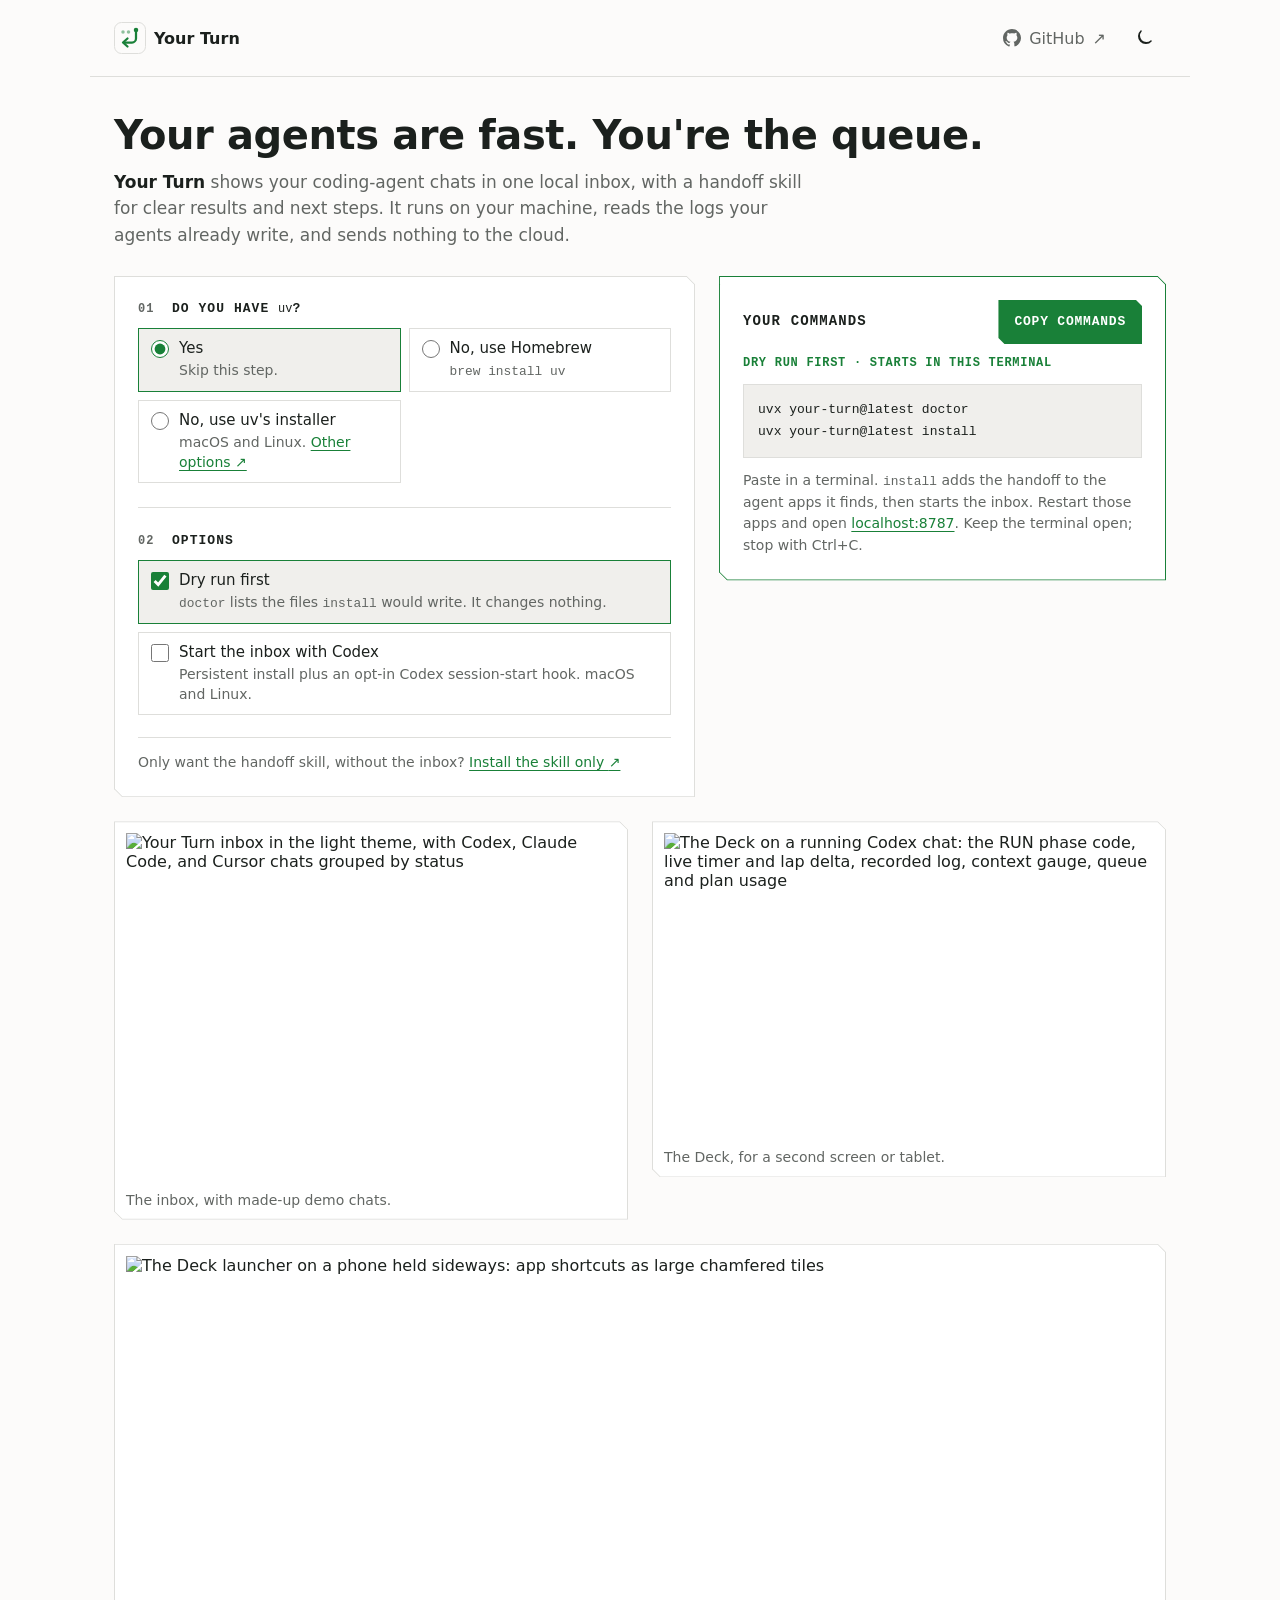
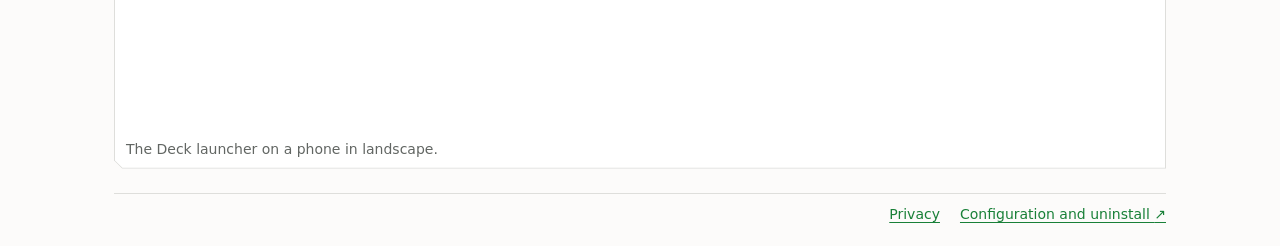
==== site/index.html @ 5a7017d2 "chore: follow the rename to your-turn-loop and sync the handoff The skills repository is now martin-" ====
<!doctype html>
<html lang="en">
<meta charset="utf-8">
<meta name="viewport" content="width=device-width,initial-scale=1">
<meta name="color-scheme" content="light dark">
<meta name="description" content="Install Your Turn: one local inbox for your Codex, Claude Code and Cursor chats, with a handoff skill for clear results and next steps.">
<title>Install · Your Turn</title>
<link rel="icon" href="images/icon.svg" type="image/svg+xml">
<script>try{document.documentElement.dataset.theme=localStorage.getItem('theme')||(matchMedia('(prefers-color-scheme: dark)').matches?'dark':'light')}catch{document.documentElement.dataset.theme='light'}</script>
<link rel="stylesheet" href="style.css?v=1">
<script type="module" src="install.mjs?v=1"></script>
<body>
<!-- GitHub mark from Primer Octicons (MIT). -->
<header>
  <a class="brand" href="https://github.com/martin-gomola/your-turn">
    <svg class="brand-icon" viewBox="0 0 64 64" aria-hidden="true"><rect class="brand-icon__tile" x="1" y="1" width="62" height="62" rx="14"/><g class="brand-icon__queue"><circle cx="18" cy="20" r="3.5"/><circle cx="29" cy="20" r="3.5"/></g><path class="brand-icon__route" d="M44 16v17c0 4.418-3.582 8-8 8H20"/><path class="brand-icon__route" d="m27 33-9 8 9 8"/><circle class="brand-icon__active" cx="44" cy="16" r="4.5"/></svg>
    <span>Your Turn</span>
  </a>
  <a class="repo" href="https://github.com/martin-gomola/your-turn" aria-label="Your Turn on GitHub"><svg class="github-mark" viewBox="0 0 16 16" aria-hidden="true"><path d="M6.766 11.328c-2.063-.25-3.516-1.734-3.516-3.656 0-.781.281-1.625.75-2.188-.203-.515-.172-1.609.063-2.062.625-.078 1.468.25 1.968.703.594-.187 1.219-.281 1.985-.281.765 0 1.39.094 1.953.265.484-.437 1.344-.765 1.969-.687.218.422.25 1.515.046 2.047.5.593.766 1.39.766 2.203 0 1.922-1.453 3.375-3.547 3.64.531.344.89 1.094.89 1.954v1.625c0 .468.391.734.86.547C13.781 14.359 16 11.53 16 8.03 16 3.61 12.406 0 7.984 0 3.563 0 0 3.61 0 8.031a7.88 7.88 0 0 0 5.172 7.422c.422.156.828-.125.828-.547v-1.25c-.219.094-.5.156-.75.156-1.031 0-1.64-.562-2.078-1.609-.172-.422-.36-.672-.719-.719-.187-.015-.25-.093-.25-.187 0-.188.313-.328.625-.328.453 0 .844.281 1.25.86.313.452.64.655 1.031.655s.641-.14 1-.5c.266-.265.47-.5.657-.656"/></svg><span>GitHub</span><span aria-hidden="true">↗</span></a>
  <button id="theme-toggle" class="theme-toggle" type="button" aria-label="Switch to dark theme" title="Switch to dark theme"><svg aria-hidden="true" viewBox="0 0 24 24"><path d="M20.5 15.5A8.5 8.5 0 0 1 8.5 3.5a8.5 8.5 0 1 0 12 12Z"/></svg></button>
</header>
<main>
  <h1>Your agents are fast. You're the queue.</h1>
  <p class="lead"><strong>Your Turn</strong> shows your coding-agent chats in one local inbox, with a handoff skill for clear results and next steps. It runs on your machine, reads the logs your agents already write, and sends nothing to the cloud.</p>
  <div class="workspace">
    <section class="choices panel" aria-label="Setup">
      <fieldset class="field-group" id="uv-group">
        <legend class="field-label"><span class="field-step" aria-hidden="true">01</span><span>Do you have <code>uv</code>?</span></legend>
        <div class="options">
          <label><input type="radio" name="uv" value="have" checked><span>Yes<small>Skip this step.</small></span></label>
          <label><input type="radio" name="uv" value="brew"><span>No, use Homebrew<small><code>brew install uv</code></small></span></label>
          <label><input type="radio" name="uv" value="script"><span>No, use uv's installer<small>macOS and Linux. <a href="https://docs.astral.sh/uv/getting-started/installation/">Other options ↗</a></small></span></label>
        </div>
      </fieldset>
      <fieldset class="field-group">
        <legend class="field-label"><span class="field-step" aria-hidden="true">02</span><span>Options</span></legend>
        <div class="options single">
          <label><input type="checkbox" id="doctor" checked><span>Dry run first<small><code>doctor</code> lists the files <code>install</code> would write. It changes nothing.</small></span></label>
          <label><input type="checkbox" id="autostart"><span>Start the inbox with Codex<small>Persistent install plus an opt-in Codex session-start hook. macOS and Linux.</small></span></label>
        </div>
      </fieldset>
      <p class="related">Only want the handoff skill, without the inbox? <a href="https://martin-gomola.github.io/your-turn-loop/">Install the skill only <span aria-hidden="true">↗</span></a></p>
    </section>
    <section id="install-panel" class="result panel" aria-labelledby="result-title">
      <div class="result-heading">
        <h2 id="result-title">Your commands</h2>
        <button id="copy" type="button">Copy commands</button>
      </div>
      <p id="summary" class="result-summary"></p>
      <pre id="commands" tabindex="0" aria-label="Install commands"></pre>
      <p id="uv-note" class="help" hidden>If <code>uv</code> is not found right after installing it, open a new terminal and paste the rest.</p>
      <p id="autostart-note" class="help" hidden>Then review the hook in <code>/hooks</code> in the Codex CLI or <b>Settings → Hooks</b> in the app. If <code>your-turn</code> is not found, run <code>uv tool update-shell</code> and open a new terminal. Disable it with <code>your-turn autostart disable</code>.</p>
      <p class="help">Paste in a terminal. <code>install</code> adds the handoff to the agent apps it finds, then starts the inbox. Restart those apps and open <a href="http://localhost:8787">localhost:8787</a>. Keep the terminal open; stop with Ctrl+C.</p>
      <p id="status" role="status" aria-live="polite"></p>
    </section>
  </div>
  <section class="shots" aria-label="Screenshots">
    <figure class="panel">
      <img src="images/inbox-light.png" width="2974" height="2116" alt="Your Turn inbox in the light theme, with Codex, Claude Code, and Cursor chats grouped by status" loading="lazy">
      <figcaption>The inbox, with made-up demo chats.</figcaption>
    </figure>
    <figure class="panel">
      <img src="images/deck.gif" width="960" height="600" alt="The Deck on a running Codex chat: the RUN phase code, live timer and lap delta, recorded log, context gauge, queue and plan usage" loading="lazy">
      <figcaption>The Deck, for a second screen or tablet.</figcaption>
    </figure>
    <figure class="panel shots-wide">
      <img src="images/deck-launcher.png" width="2532" height="1170" alt="The Deck launcher on a phone held sideways: app shortcuts as large chamfered tiles" loading="lazy">
      <figcaption>The Deck launcher on a phone in landscape.</figcaption>
    </figure>
  </section>
  <footer class="app-footer">
    <!-- Filled from PyPI at load: the release `uvx your-turn@latest` installs. Hidden if PyPI cannot be reached. -->
    <a id="version" class="version" href="https://pypi.org/project/your-turn/" hidden></a>
    <a href="https://github.com/martin-gomola/your-turn#privacy">Privacy</a>
    <a href="https://github.com/martin-gomola/your-turn/blob/main/docs/configuration.md">Configuration and uninstall <span aria-hidden="true">↗</span></a>
  </footer>
</main>
</body></html>
---- site/style.css ----
/* Palette from src/yourturn/static/tokens.css; system fonts, as in the app. */
:root {
  color-scheme: light;
  font-family: -apple-system, BlinkMacSystemFont, "Segoe UI", system-ui, sans-serif;
  color: var(--ink);
  background: var(--page);
  --page: #fcfbfa;
  --surface: #ffffff;
  --fill: #f0efec;
  --ink: #1b201d;
  --muted: #626663;
  --line: #dededb;
  --control-line: #818b98;
  --accent: #198038;
  --action-fill: #198038;
  --action-hover: #146b30;
  --on-action: #ffffff;
  --mono: ui-monospace, "SF Mono", Menlo, Consolas, monospace;
  /* The Deck's HUD frame (src/yourturn/static/app.css): top-right and bottom-left corners chamfered. A clip-path
     also cuts a CSS border, so the 1px line is an even-odd ring drawn on ::before. */
  --hud-shape: polygon(0 0, calc(100% - 8px) 0, 100% 8px, 100% 100%, 8px 100%, 0 calc(100% - 8px));
  --hud-ring: polygon(evenodd,
    0 0, calc(100% - 8px) 0, 100% 8px, 100% 100%, 8px 100%, 0 calc(100% - 8px), 0 0,
    1px 1px, calc(100% - 8.41px) 1px, calc(100% - 1px) 8.41px, calc(100% - 1px) calc(100% - 1px),
    8.41px calc(100% - 1px), 1px calc(100% - 8.41px), 1px 1px);
  --hud-cut: polygon(0 0, calc(100% - 6px) 0, 100% 6px, 100% 100%, 6px 100%, 0 calc(100% - 6px));
}
:root[data-theme="dark"] {
  color-scheme: dark;
  --page: #151515; --surface: #1b1a1a; --fill: #131313;
  --ink: #e6e6e6; --muted: #a5a5a5; --line: #30302e; --control-line: #858585;
  --accent: #42a65f;
}

* { box-sizing: border-box; }
body { margin: 0; background: var(--page); }
header, main { max-width: 1100px; margin: auto; padding-inline: 24px; }
header { display: flex; align-items: center; gap: 16px; padding-block: 16px; border-bottom: 1px solid var(--line); }
header a { display: inline-flex; align-items: center; gap: 8px; color: var(--ink); font-weight: 700; text-decoration: none; }
header .repo { margin-left: auto; font-weight: 400; color: var(--muted); }
.github-mark { width: 18px; height: 18px; flex: none; fill: currentColor; }
.brand-icon { width: 32px; height: 32px; flex: none; }
.brand-icon__tile { fill: var(--page); stroke: var(--line); stroke-width: 2; }
.brand-icon__queue { fill: var(--accent); opacity: .48; }
.brand-icon__route { fill: none; stroke: var(--accent); stroke-width: 4.5; stroke-linecap: round; stroke-linejoin: round; }
.brand-icon__active { fill: var(--accent); }
:root[data-theme="dark"] .brand-icon__queue { fill: var(--ink); opacity: .55; }
:root[data-theme="dark"] .brand-icon__route { stroke: var(--ink); }
a { color: var(--accent); text-underline-offset: 3px; text-decoration-thickness: 1px; }
code { font: .92em var(--mono); }
main { padding-block: 36px 24px; }
h1 { margin: 0 0 12px; font-size: clamp(28px, 4vw, 40px); line-height: 1.1; letter-spacing: -.01em; }
.lead { max-width: 64ch; margin: 0 0 28px; color: var(--muted); font-size: 17px; line-height: 1.55; }
.lead strong { color: var(--ink); }
.workspace { display: grid; grid-template-columns: minmax(0, 1fr); align-items: start; gap: 24px; }
/* Panels wear the Deck bezel instead of rounded boxes; the commands panel's ring takes the accent, as the
   selected Deck card's ring takes its status tone. */
.panel { --hud-frame: var(--line); position: relative; min-width: 0; margin: 0; padding: 24px; border: 0; background: var(--surface); clip-path: var(--hud-shape); }
.panel::before { content: ""; position: absolute; inset: 0; z-index: 1; background: var(--hud-frame); pointer-events: none; clip-path: var(--hud-ring); }
.result { --hud-frame: var(--accent); }
.result-heading { display: flex; flex-wrap: wrap; align-items: center; justify-content: space-between; gap: 12px; }
/* Headings in the Deck's label voice: monospace caps. */
.result-heading h2 { margin: 0; font: 700 14px/1.4 var(--mono); letter-spacing: .08em; text-transform: uppercase; }
.result-summary { margin: 12px 0 0; color: var(--accent); font: 600 12px/1.3 var(--mono); letter-spacing: .06em; text-transform: uppercase; }
fieldset { min-width: 0; margin: 0; padding: 0; border: 0; }
.field-group + .field-group { margin-top: 24px; border-top: 1px solid var(--line); padding-top: 24px; }
.field-label { display: grid; grid-template-columns: 24px minmax(0, 1fr); align-items: center; gap: 10px; float: left; width: 100%; margin: 0 0 10px; padding: 0; color: var(--ink); font: 700 13px/1.4 var(--mono); letter-spacing: .08em; text-transform: uppercase; }
.field-label code { text-transform: none; letter-spacing: 0; }
.field-step { color: var(--muted); font: 600 12px/1.4 var(--mono); font-variant-numeric: tabular-nums; }
.options { clear: both; display: grid; grid-template-columns: repeat(auto-fit, minmax(180px, 1fr)); gap: 8px; }
.options.single { grid-template-columns: minmax(0, 1fr); }
.options label { display: flex; align-items: flex-start; gap: 10px; min-height: 48px; padding: 10px 12px; border: 1px solid var(--line); border-radius: 0; cursor: pointer; font-size: 15px; }
.options label:hover { border-color: var(--accent); }
.options label:has(:checked) { background: var(--fill); border-color: var(--accent); }
.options label:has(:disabled) { opacity: .55; cursor: not-allowed; }
.options label:focus-within { outline: 2px solid var(--accent); outline-offset: 2px; }
.options input { flex: none; width: 18px; height: 18px; margin: 1px 0 0; accent-color: var(--accent); cursor: inherit; }
.options small { display: block; margin-top: 3px; color: var(--muted); font-size: 14px; line-height: 1.45; }
.related { margin: 22px 0 0; padding-top: 14px; border-top: 1px solid var(--line); color: var(--muted); font-size: 14px; line-height: 1.5; }
.help { margin: 12px 0 0; color: var(--muted); font-size: 14px; line-height: 1.55; }
/* The action is a solid block with the HUD chamfer (no border, so nothing for the clip to cut). */
button { min-height: 44px; padding: 8px 16px; border: 0; border-radius: 0; background: var(--action-fill); color: var(--on-action); font: 700 13px/1.2 var(--mono); letter-spacing: .06em; text-transform: uppercase; cursor: pointer; clip-path: var(--hud-cut); }
button:hover { background: var(--action-hover); }
button.theme-toggle { display: grid; place-items: center; width: 44px; height: 44px; padding: 0; border: 0; background: transparent; color: var(--ink); clip-path: none; }
button.theme-toggle:hover { background: var(--fill); }
.theme-toggle svg { width: 20px; height: 20px; fill: none; stroke: currentColor; stroke-width: 1.7; stroke-linecap: round; stroke-linejoin: round; }
button:focus-visible, pre:focus-visible, a:focus-visible { outline: 2px solid var(--accent); outline-offset: 2px; }
pre { max-width: 100%; margin: 12px 0 0; padding: 14px; overflow-wrap: anywhere; border: 1px solid var(--line); border-radius: 0; background: var(--fill); color: var(--ink); font: 13px/1.7 var(--mono); white-space: pre-wrap; }
#status { margin: 12px 0 0; color: var(--accent); font-size: 14px; }
#status:empty { margin: 0; }
.shots { display: grid; gap: 24px; margin-top: 24px; }
.shots figure { padding: 12px; }
.shots img { display: block; width: 100%; height: auto; }
.shots figcaption { margin-top: 10px; color: var(--muted); font-size: 14px; }
.app-footer { display: flex; flex-wrap: wrap; justify-content: flex-end; gap: 20px; margin-top: 24px; padding-top: 12px; border-top: 1px solid var(--line); font-size: 14px; }
/* The release sits on the left in the Deck's label voice; the links stay on the right. */
.app-footer .version { margin-right: auto; color: var(--muted); font: 600 12px/1.6 var(--mono); letter-spacing: .04em; text-decoration: none; }
.app-footer .version:hover { color: var(--ink); }
[hidden] { display: none !important; }

@media (max-width: 720px) {
  header, main { padding-inline: 16px; }
  main { padding-block: 24px 20px; }
  .panel { padding: 16px; }
  header .repo span:not([aria-hidden]) { display: none; }
}
@media (min-width: 1024px) {
  .workspace { grid-template-columns: minmax(0, 1.3fr) minmax(340px, 1fr); }
  .result { position: sticky; top: 16px; }
  .shots { grid-template-columns: 1fr 1fr; align-items: start; }
  .shots-wide { grid-column: 1 / -1; }
}
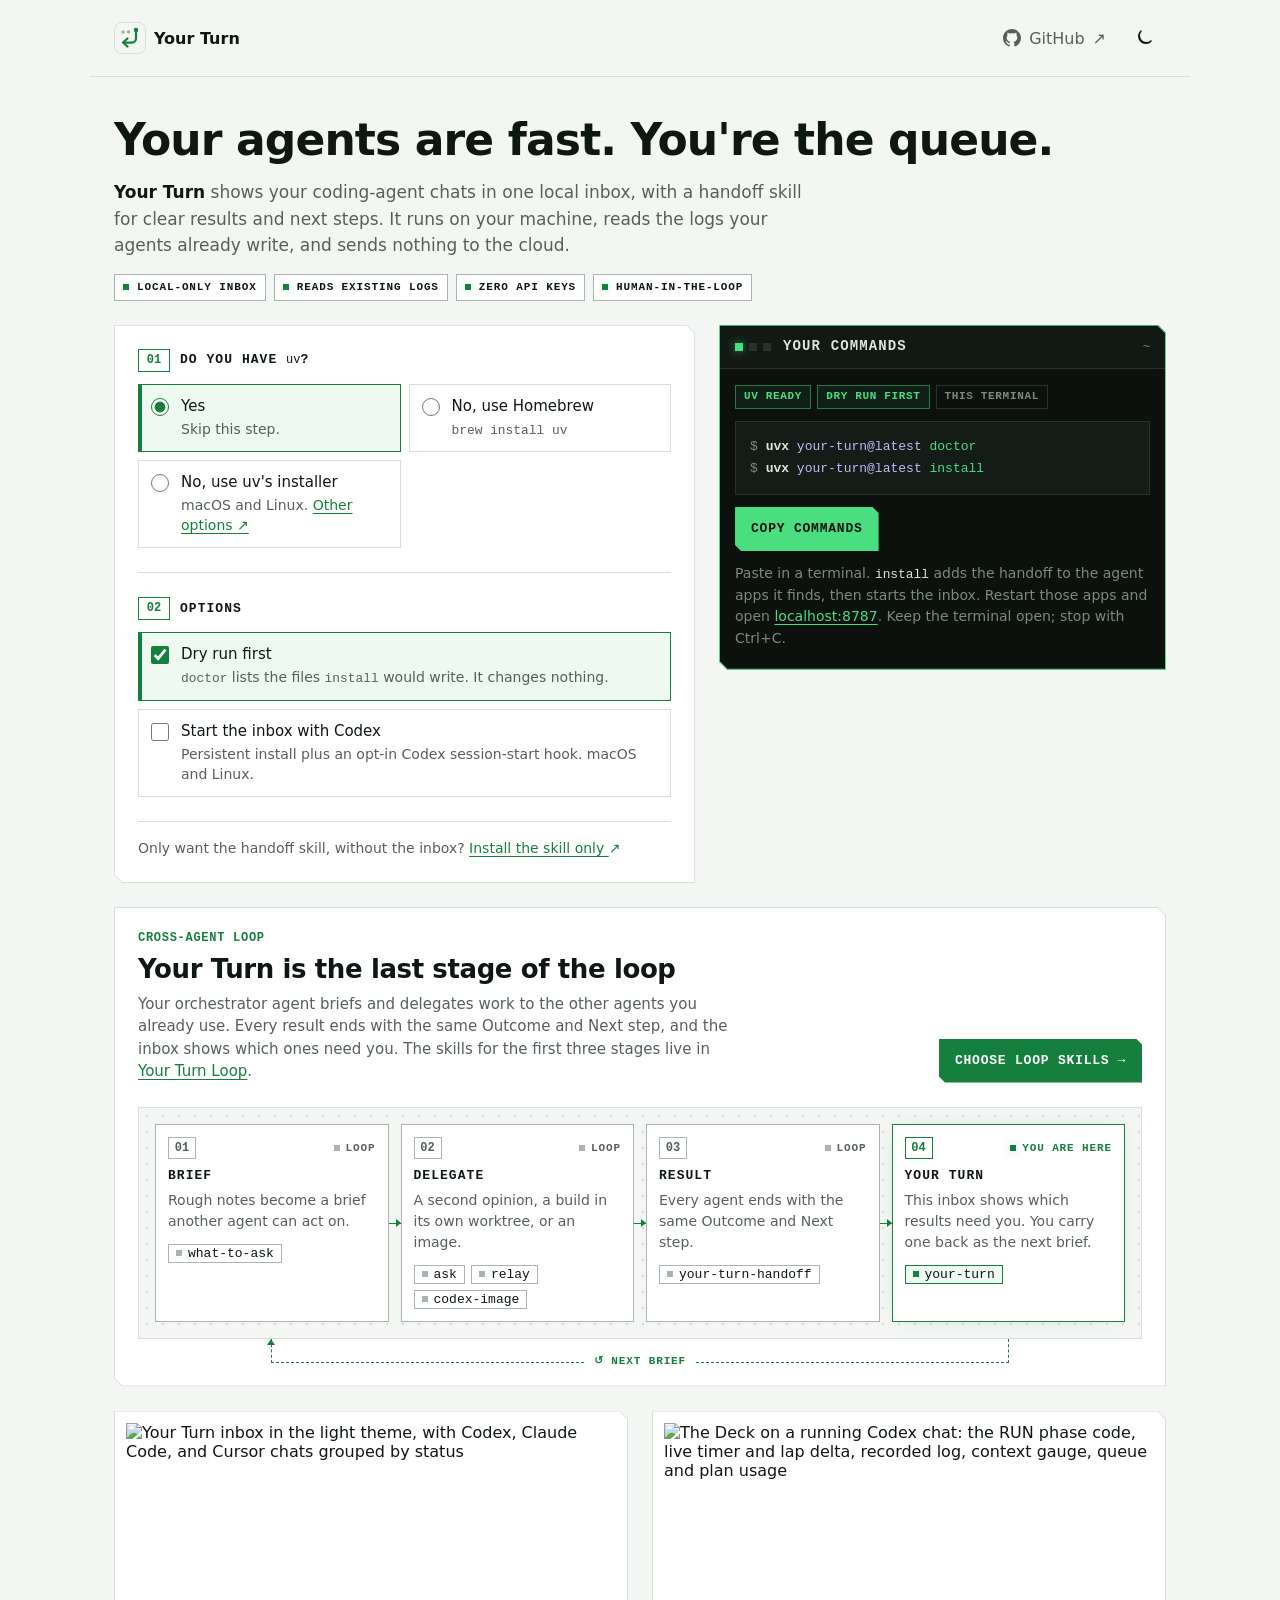
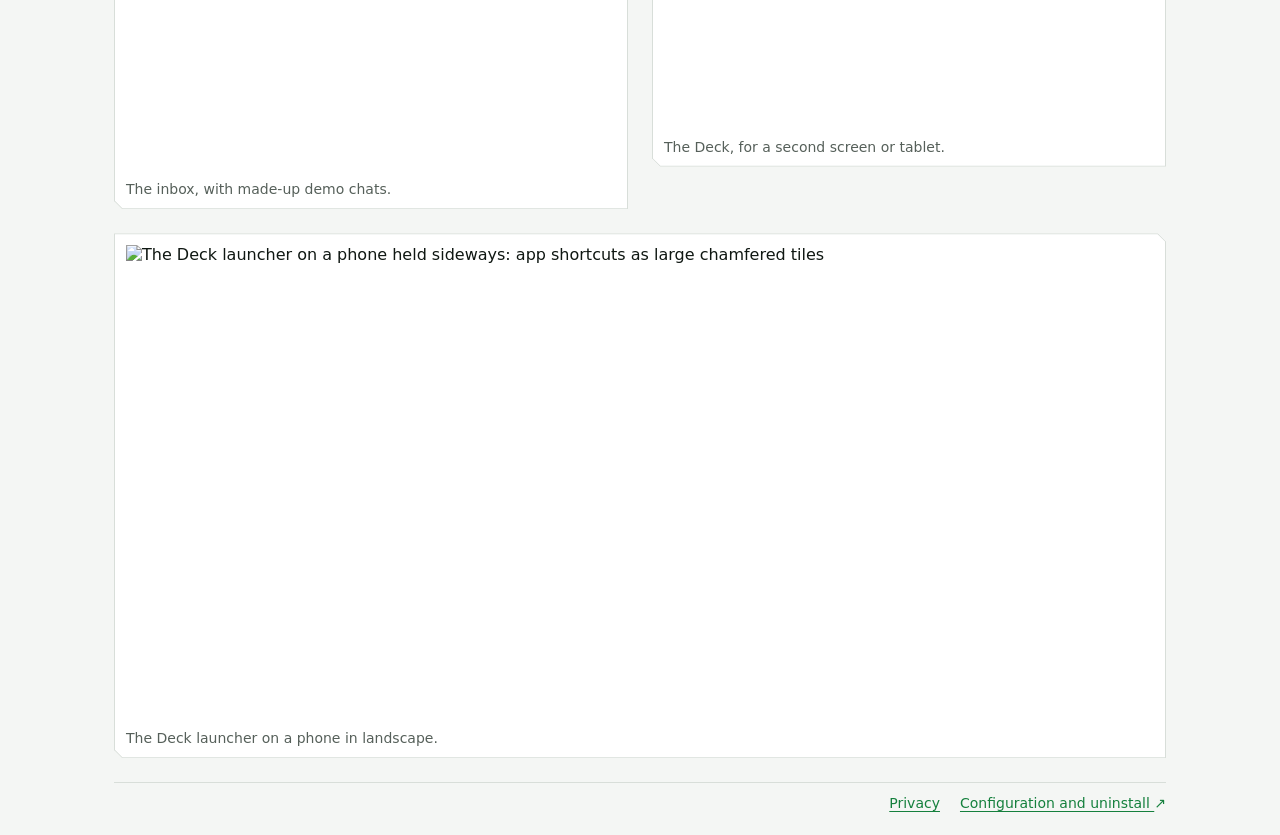
==== commit 742b7acd: "feat(site): match the Your Turn Loop design and place the inbox in the loop - Port the Loop site's t" ====
--- a/site/index.html
+++ b/site/index.html
@@ -7,8 +7,8 @@
 <title>Install · Your Turn</title>
 <link rel="icon" href="images/icon.svg" type="image/svg+xml">
 <script>try{document.documentElement.dataset.theme=localStorage.getItem('theme')||(matchMedia('(prefers-color-scheme: dark)').matches?'dark':'light')}catch{document.documentElement.dataset.theme='light'}</script>
-<link rel="stylesheet" href="style.css?v=1">
-<script type="module" src="install.mjs?v=1"></script>
+<link rel="stylesheet" href="style.css?v=telemetry-1">
+<script type="module" src="install.mjs?v=telemetry-1"></script>
 <body>
 <!-- GitHub mark from Primer Octicons (MIT). -->
 <header>
@@ -22,6 +22,9 @@
 <main>
   <h1>Your agents are fast. You're the queue.</h1>
   <p class="lead"><strong>Your Turn</strong> shows your coding-agent chats in one local inbox, with a handoff skill for clear results and next steps. It runs on your machine, reads the logs your agents already write, and sends nothing to the cloud.</p>
+  <ul class="trust" aria-label="How it runs">
+    <li>Local-only inbox</li><li>Reads existing logs</li><li>Zero API keys</li><li>Human-in-the-loop</li>
+  </ul>
   <div class="workspace">
     <section class="choices panel" aria-label="Setup">
       <fieldset class="field-group" id="uv-group">
@@ -41,19 +44,42 @@
       </fieldset>
       <p class="related">Only want the handoff skill, without the inbox? <a href="https://martin-gomola.github.io/your-turn-loop/">Install the skill only <span aria-hidden="true">↗</span></a></p>
     </section>
-    <section id="install-panel" class="result panel" aria-labelledby="result-title">
-      <div class="result-heading">
+    <section id="install-panel" class="result terminal panel" aria-labelledby="result-title">
+      <div class="term-bar">
+        <span class="term-dots" aria-hidden="true"><i></i><i></i><i></i></span>
         <h2 id="result-title">Your commands</h2>
-        <button id="copy" type="button">Copy commands</button>
+        <span class="term-path" aria-hidden="true">~</span>
       </div>
-      <p id="summary" class="result-summary"></p>
-      <pre id="commands" tabindex="0" aria-label="Install commands"></pre>
-      <p id="uv-note" class="help" hidden>If <code>uv</code> is not found right after installing it, open a new terminal and paste the rest.</p>
-      <p id="autostart-note" class="help" hidden>Then review the hook in <code>/hooks</code> in the Codex CLI or <b>Settings → Hooks</b> in the app. If <code>your-turn</code> is not found, run <code>uv tool update-shell</code> and open a new terminal. Disable it with <code>your-turn autostart disable</code>.</p>
-      <p class="help">Paste in a terminal. <code>install</code> adds the handoff to the agent apps it finds, then starts the inbox. Restart those apps and open <a href="http://localhost:8787">localhost:8787</a>. Keep the terminal open; stop with Ctrl+C.</p>
-      <p id="status" role="status" aria-live="polite"></p>
+      <div class="term-body">
+        <p id="summary" class="term-badges"></p>
+        <pre id="commands" tabindex="0" aria-label="Install commands"></pre>
+        <div class="term-actions">
+          <button id="copy" type="button">Copy commands</button>
+          <p id="status" role="status" aria-live="polite"></p>
+        </div>
+        <p id="uv-note" class="help" hidden>If <code>uv</code> is not found right after installing it, open a new terminal and paste the rest.</p>
+        <p id="autostart-note" class="help" hidden>Then review the hook in <code>/hooks</code> in the Codex CLI or <b>Settings → Hooks</b> in the app. If <code>your-turn</code> is not found, run <code>uv tool update-shell</code> and open a new terminal. Disable it with <code>your-turn autostart disable</code>.</p>
+        <p class="help">Paste in a terminal. <code>install</code> adds the handoff to the agent apps it finds, then starts the inbox. Restart those apps and open <a href="http://localhost:8787">localhost:8787</a>. Keep the terminal open; stop with Ctrl+C.</p>
+      </div>
     </section>
   </div>
+  <section class="loop panel" aria-labelledby="loop-title">
+    <div class="loop-heading">
+      <div>
+        <p class="kicker">Cross-agent loop</p>
+        <h2 id="loop-title">Your Turn is the last stage of the loop</h2>
+        <p class="loop-text">Your orchestrator agent briefs and delegates work to the other agents you already use. Every result ends with the same Outcome and Next step, and the inbox shows which ones need you. The skills for the first three stages live in <a href="https://martin-gomola.github.io/your-turn-loop/">Your Turn Loop</a>.</p>
+      </div>
+      <a class="button-link" href="https://martin-gomola.github.io/your-turn-loop/">Choose loop skills <span aria-hidden="true">→</span></a>
+    </div>
+    <ol class="loop-steps">
+      <li><span class="step-head"><span class="field-step">01</span><span class="step-state">Loop</span></span><strong>Brief</strong><small>Rough notes become a brief another agent can act on.</small><span class="chips"><code>what-to-ask</code></span></li>
+      <li><span class="step-head"><span class="field-step">02</span><span class="step-state">Loop</span></span><strong>Delegate</strong><small>A second opinion, a build in its own worktree, or an image.</small><span class="chips"><code>ask</code><code>relay</code><code>codex-image</code></span></li>
+      <li><span class="step-head"><span class="field-step">03</span><span class="step-state">Loop</span></span><strong>Result</strong><small>Every agent ends with the same Outcome and Next step.</small><span class="chips"><code>your-turn-handoff</code></span></li>
+      <li class="is-here"><span class="step-head"><span class="field-step">04</span><span class="step-state">You are here</span></span><strong>Your turn</strong><small>This inbox shows which results need you. You carry one back as the next brief.</small><span class="chips"><code>your-turn</code></span></li>
+    </ol>
+    <div class="loop-return" aria-hidden="true"><span>↺ Next brief</span></div>
+  </section>
   <section class="shots" aria-label="Screenshots">
     <figure class="panel">
       <img src="images/inbox-light.png" width="2974" height="2116" alt="Your Turn inbox in the light theme, with Codex, Claude Code, and Cursor chats grouped by status" loading="lazy">
--- a/site/style.css
+++ b/site/style.css
@@ -1,23 +1,40 @@
-/* Palette from src/yourturn/static/tokens.css; system fonts, as in the app. */
+/* Shares tokens, HUD bezel, terminal panel and loop strip with martin-gomola/your-turn-loop site/style.css.
+   Keep the two in step. The bezel and label voice come from the Deck (src/yourturn/static/app.css). */
 :root {
   color-scheme: light;
   font-family: -apple-system, BlinkMacSystemFont, "Segoe UI", system-ui, sans-serif;
   color: var(--ink);
   background: var(--page);
-  --page: #fcfbfa;
+  --page: #f4f6f4;
   --surface: #ffffff;
-  --fill: #f0efec;
-  --ink: #1b201d;
-  --muted: #626663;
-  --line: #dededb;
+  --fill: #eceff0;
+  --ink: #0f1712;
+  --muted: #56605a;
+  --line: #d8ded9;
+  --line-strong: #aab5ad;
   --control-line: #818b98;
-  --accent: #198038;
-  --action-fill: #198038;
-  --action-hover: #146b30;
+  --accent: #15803d;
+  --accent-tint: rgba(22, 163, 74, .07);
+  --glow: rgba(22, 163, 74, .3);
+  --action-fill: #15803d;
+  --action-hover: #166534;
   --on-action: #ffffff;
+  --grid-dot: rgba(15, 23, 18, .13);
+  /* The install panel is a terminal in both themes. */
+  --term-bg: #0c110e;
+  --term-bar: #121915;
+  --term-surface: #141c17;
+  --term-line: #26332c;
+  --term-ink: #dbe5de;
+  --term-muted: #7b8a81;
+  --term-green: #4ade80;
+  --term-cyan: #67e8f9;
+  --term-amber: #fcd34d;
+  --term-violet: #c4b5fd;
   --mono: ui-monospace, "SF Mono", Menlo, Consolas, monospace;
-  /* The Deck's HUD frame (src/yourturn/static/app.css): top-right and bottom-left corners chamfered. A clip-path
-     also cuts a CSS border, so the 1px line is an even-odd ring drawn on ::before. */
+  --ease: cubic-bezier(.2, .7, .2, 1);
+  /* The Deck's HUD frame: top-right and bottom-left corners chamfered. A clip-path also cuts a CSS
+     border, so the 1px line is an even-odd ring drawn on ::before. */
   --hud-shape: polygon(0 0, calc(100% - 8px) 0, 100% 8px, 100% 100%, 8px 100%, 0 calc(100% - 8px));
   --hud-ring: polygon(evenodd,
     0 0, calc(100% - 8px) 0, 100% 8px, 100% 100%, 8px 100%, 0 calc(100% - 8px), 0 0,
@@ -27,9 +44,12 @@
 }
 :root[data-theme="dark"] {
   color-scheme: dark;
-  --page: #151515; --surface: #1b1a1a; --fill: #131313;
-  --ink: #e6e6e6; --muted: #a5a5a5; --line: #30302e; --control-line: #858585;
-  --accent: #42a65f;
+  --page: #0a0d0c; --surface: #111614; --fill: #172019;
+  --ink: #e3eae5; --muted: #919d96; --line: #222b27; --line-strong: #3b4a43; --control-line: #858585;
+  --accent: #22c55e; --accent-tint: rgba(34, 197, 94, .08); --glow: rgba(34, 197, 94, .5);
+  --action-fill: #22c55e; --action-hover: #4ade80; --on-action: #03140a;
+  --grid-dot: rgba(170, 220, 195, .1);
+  --term-bg: #070a09; --term-bar: #0d1310; --term-surface: #0f1512; --term-line: #20302a;
 }
 
 * { box-sizing: border-box; }
@@ -38,6 +58,7 @@
 header { display: flex; align-items: center; gap: 16px; padding-block: 16px; border-bottom: 1px solid var(--line); }
 header a { display: inline-flex; align-items: center; gap: 8px; color: var(--ink); font-weight: 700; text-decoration: none; }
 header .repo { margin-left: auto; font-weight: 400; color: var(--muted); }
+header .repo:hover { color: var(--ink); }
 .github-mark { width: 18px; height: 18px; flex: none; fill: currentColor; }
 .brand-icon { width: 32px; height: 32px; flex: none; }
 .brand-icon__tile { fill: var(--page); stroke: var(--line); stroke-width: 2; }
@@ -47,47 +68,106 @@
 :root[data-theme="dark"] .brand-icon__queue { fill: var(--ink); opacity: .55; }
 :root[data-theme="dark"] .brand-icon__route { stroke: var(--ink); }
 a { color: var(--accent); text-underline-offset: 3px; text-decoration-thickness: 1px; }
+/* Inline links nudge their arrow in the direction it points. */
+a span[aria-hidden] { display: inline-block; transition: transform .18s var(--ease); }
+a:hover span[aria-hidden] { transform: translateX(3px); }
 code { font: .92em var(--mono); }
-main { padding-block: 36px 24px; }
-h1 { margin: 0 0 12px; font-size: clamp(28px, 4vw, 40px); line-height: 1.1; letter-spacing: -.01em; }
-.lead { max-width: 64ch; margin: 0 0 28px; color: var(--muted); font-size: 17px; line-height: 1.55; }
+main { padding-block: 40px 24px; }
+h1 { margin: 0 0 16px; font-size: clamp(30px, 4.4vw, 44px); line-height: 1.05; letter-spacing: -.02em; }
+.lead { max-width: 64ch; margin: 0 0 16px; color: var(--muted); font-size: 17px; line-height: 1.55; }
 .lead strong { color: var(--ink); }
+.trust { display: flex; flex-wrap: wrap; gap: 8px; margin: 0 0 24px; padding: 0; list-style: none; }
+.trust li { display: inline-flex; align-items: center; gap: 8px; padding: 4px 8px; border: 1px solid var(--line-strong); background: var(--surface); color: var(--ink); font: 600 11px/1.5 var(--mono); letter-spacing: .08em; text-transform: uppercase; }
+.trust li::before { content: ""; width: 6px; height: 6px; background: var(--accent); box-shadow: 0 0 6px var(--glow); }
 .workspace { display: grid; grid-template-columns: minmax(0, 1fr); align-items: start; gap: 24px; }
-/* Panels wear the Deck bezel instead of rounded boxes; the commands panel's ring takes the accent, as the
-   selected Deck card's ring takes its status tone. */
+
+/* Panels wear the Deck bezel instead of rounded boxes. */
 .panel { --hud-frame: var(--line); position: relative; min-width: 0; margin: 0; padding: 24px; border: 0; background: var(--surface); clip-path: var(--hud-shape); }
 .panel::before { content: ""; position: absolute; inset: 0; z-index: 1; background: var(--hud-frame); pointer-events: none; clip-path: var(--hud-ring); }
-.result { --hud-frame: var(--accent); }
-.result-heading { display: flex; flex-wrap: wrap; align-items: center; justify-content: space-between; gap: 12px; }
-/* Headings in the Deck's label voice: monospace caps. */
-.result-heading h2 { margin: 0; font: 700 14px/1.4 var(--mono); letter-spacing: .08em; text-transform: uppercase; }
-.result-summary { margin: 12px 0 0; color: var(--accent); font: 600 12px/1.3 var(--mono); letter-spacing: .06em; text-transform: uppercase; }
+.kicker { margin: 0; color: var(--accent); font: 600 12px/1.3 var(--mono); letter-spacing: .06em; text-transform: uppercase; }
+
+/* Commands terminal: dark in both themes, so the commands read as something you run. */
+.terminal { --hud-frame: var(--term-green); padding: 0; background: var(--term-bg); color: var(--term-ink); }
+.term-bar { display: flex; align-items: center; gap: 12px; padding: 12px 16px; border-bottom: 1px solid var(--term-line); background: var(--term-bar); }
+.term-bar h2 { margin: 0; color: var(--term-ink); font: 700 14px/1.4 var(--mono); letter-spacing: .08em; text-transform: uppercase; }
+.term-dots { display: flex; gap: 6px; }
+.term-dots i { width: 8px; height: 8px; background: var(--term-line); }
+.term-dots i:first-child { background: var(--term-green); box-shadow: 0 0 8px rgba(74, 222, 128, .6); }
+.term-path { margin-left: auto; color: var(--term-muted); font: 12px/1 var(--mono); }
+.term-body { display: grid; gap: 12px; padding: 16px 16px 20px; }
+.term-badges { display: flex; flex-wrap: wrap; gap: 6px; margin: 0; }
+.term-badges span { padding: 2px 8px; border: 1px solid var(--term-line); color: var(--term-muted); font: 600 11px/1.6 var(--mono); letter-spacing: .06em; text-transform: uppercase; transition: color .2s, border-color .2s, background-color .2s; }
+.term-badges span[data-on] { border-color: rgba(74, 222, 128, .45); background: rgba(74, 222, 128, .07); color: var(--term-green); }
+.terminal pre { max-width: 100%; margin: 0; padding: 14px; overflow-wrap: anywhere; border: 1px solid var(--term-line); background: var(--term-surface); color: var(--term-ink); font: 13px/1.7 var(--mono); white-space: pre-wrap; }
+.line::before { content: "$ "; color: var(--term-muted); }
+.tok-cmd { color: var(--term-ink); font-weight: 700; }
+.tok-repo { color: var(--term-violet); }
+.tok-arg { color: var(--term-green); }
+.tok-flag { color: var(--term-amber); }
+.tok-muted { color: var(--term-muted); }
+.term-actions { display: flex; flex-wrap: wrap; align-items: center; gap: 12px; }
+.terminal #copy { background: var(--term-green); color: #03140a; }
+.terminal #copy:hover { background: #86efac; }
+.terminal #status { margin: 0; color: var(--term-green); font: 13px/1.5 var(--mono); }
+.terminal .help { margin: 0; color: var(--term-muted); }
+.terminal .help code, .terminal .help b { color: var(--term-ink); }
+.terminal a { color: var(--term-green); }
+.terminal :focus-visible { outline-color: var(--term-green); }
+
+/* Setup choices */
 fieldset { min-width: 0; margin: 0; padding: 0; border: 0; }
 .field-group + .field-group { margin-top: 24px; border-top: 1px solid var(--line); padding-top: 24px; }
-.field-label { display: grid; grid-template-columns: 24px minmax(0, 1fr); align-items: center; gap: 10px; float: left; width: 100%; margin: 0 0 10px; padding: 0; color: var(--ink); font: 700 13px/1.4 var(--mono); letter-spacing: .08em; text-transform: uppercase; }
+.field-label { display: grid; grid-template-columns: 32px minmax(0, 1fr); align-items: center; gap: 10px; float: left; width: 100%; margin: 0 0 12px; padding: 0; color: var(--ink); font: 700 13px/1.4 var(--mono); letter-spacing: .08em; text-transform: uppercase; }
 .field-label code { text-transform: none; letter-spacing: 0; }
-.field-step { color: var(--muted); font: 600 12px/1.4 var(--mono); font-variant-numeric: tabular-nums; }
+.field-step { display: inline-grid; place-items: center; min-width: 28px; padding: 2px 4px; border: 1px solid var(--line-strong); color: var(--muted); font: 600 12px/1.4 var(--mono); font-variant-numeric: tabular-nums; letter-spacing: 0; transition: color .2s, border-color .2s; }
+.field-group:has(:checked) .field-label .field-step { border-color: var(--accent); color: var(--accent); }
 .options { clear: both; display: grid; grid-template-columns: repeat(auto-fit, minmax(180px, 1fr)); gap: 8px; }
 .options.single { grid-template-columns: minmax(0, 1fr); }
-.options label { display: flex; align-items: flex-start; gap: 10px; min-height: 48px; padding: 10px 12px; border: 1px solid var(--line); border-radius: 0; cursor: pointer; font-size: 15px; }
-.options label:hover { border-color: var(--accent); }
-.options label:has(:checked) { background: var(--fill); border-color: var(--accent); }
+.options label { display: flex; align-items: flex-start; gap: 12px; min-height: 48px; padding: 12px; border: 1px solid var(--line); border-radius: 0; background: var(--surface); cursor: pointer; font-size: 15px; transition: border-color .15s, background-color .15s, box-shadow .15s; }
+.options label:hover { border-color: var(--line-strong); background: var(--fill); }
+.options label:has(:checked) { border-color: var(--accent); background: var(--accent-tint); box-shadow: inset 3px 0 0 var(--accent); }
 .options label:has(:disabled) { opacity: .55; cursor: not-allowed; }
 .options label:focus-within { outline: 2px solid var(--accent); outline-offset: 2px; }
 .options input { flex: none; width: 18px; height: 18px; margin: 1px 0 0; accent-color: var(--accent); cursor: inherit; }
-.options small { display: block; margin-top: 3px; color: var(--muted); font-size: 14px; line-height: 1.45; }
-.related { margin: 22px 0 0; padding-top: 14px; border-top: 1px solid var(--line); color: var(--muted); font-size: 14px; line-height: 1.5; }
+.options small { display: block; margin-top: 4px; color: var(--muted); font-size: 14px; line-height: 1.45; }
+.related { margin: 24px 0 0; padding-top: 16px; border-top: 1px solid var(--line); color: var(--muted); font-size: 14px; line-height: 1.5; }
 .help { margin: 12px 0 0; color: var(--muted); font-size: 14px; line-height: 1.55; }
-/* The action is a solid block with the HUD chamfer (no border, so nothing for the clip to cut). */
-button { min-height: 44px; padding: 8px 16px; border: 0; border-radius: 0; background: var(--action-fill); color: var(--on-action); font: 700 13px/1.2 var(--mono); letter-spacing: .06em; text-transform: uppercase; cursor: pointer; clip-path: var(--hud-cut); }
-button:hover { background: var(--action-hover); }
+
+/* Primary actions are solid blocks with the HUD chamfer (no border, so nothing for the clip to cut). */
+button, .button-link { min-height: 44px; padding: 8px 16px; border: 0; border-radius: 0; background: var(--action-fill); color: var(--on-action); font: 700 13px/1.2 var(--mono); letter-spacing: .06em; text-transform: uppercase; cursor: pointer; clip-path: var(--hud-cut); transition: background-color .15s, color .15s, transform .1s; }
+button:hover, .button-link:hover { background: var(--action-hover); }
+button:active { transform: translateY(1px); }
+.button-link { display: inline-flex; align-items: center; gap: 8px; text-decoration: none; }
 button.theme-toggle { display: grid; place-items: center; width: 44px; height: 44px; padding: 0; border: 0; background: transparent; color: var(--ink); clip-path: none; }
 button.theme-toggle:hover { background: var(--fill); }
 .theme-toggle svg { width: 20px; height: 20px; fill: none; stroke: currentColor; stroke-width: 1.7; stroke-linecap: round; stroke-linejoin: round; }
 button:focus-visible, pre:focus-visible, a:focus-visible { outline: 2px solid var(--accent); outline-offset: 2px; }
-pre { max-width: 100%; margin: 12px 0 0; padding: 14px; overflow-wrap: anywhere; border: 1px solid var(--line); border-radius: 0; background: var(--fill); color: var(--ink); font: 13px/1.7 var(--mono); white-space: pre-wrap; }
-#status { margin: 12px 0 0; color: var(--accent); font-size: 14px; }
-#status:empty { margin: 0; }
+
+/* The loop this inbox closes: the same four stages as Your Turn Loop, with this one lit. */
+.loop { margin-top: 24px; }
+.loop-heading { display: flex; flex-wrap: wrap; align-items: flex-end; justify-content: space-between; gap: 16px 24px; }
+.loop h2 { margin: 8px 0; font-size: 26px; line-height: 1.15; letter-spacing: -.015em; }
+.loop-text { max-width: 62ch; margin: 0; color: var(--muted); font-size: 15px; line-height: 1.5; }
+.loop-steps { display: grid; gap: 12px; margin: 24px 0 0; padding: 16px; border: 1px solid var(--line); list-style: none; background: radial-gradient(var(--grid-dot) 1px, transparent 1.5px) 0 0 / 16px 16px, var(--page); }
+.loop-steps li { position: relative; display: grid; align-content: start; gap: 4px; padding: 12px; border: 1px solid var(--line-strong); background: var(--surface); }
+.loop-steps li.is-here { border-color: var(--accent); box-shadow: 0 0 18px -8px var(--glow); }
+.step-head { display: flex; align-items: center; justify-content: space-between; gap: 8px; margin-bottom: 4px; }
+.step-state { display: inline-flex; align-items: center; gap: 6px; color: var(--muted); font: 600 11px/1.3 var(--mono); letter-spacing: .08em; text-transform: uppercase; }
+.step-state::before { content: ""; width: 6px; height: 6px; background: var(--line-strong); }
+.is-here .field-step, .is-here .step-state { border-color: var(--accent); color: var(--accent); }
+.is-here .step-state::before { background: var(--accent); box-shadow: 0 0 8px var(--glow); }
+.loop-steps strong { font: 700 13px/1.4 var(--mono); letter-spacing: .08em; text-transform: uppercase; }
+.loop-steps small { color: var(--muted); font-size: 14px; line-height: 1.5; }
+.chips { display: flex; flex-wrap: wrap; gap: 6px; margin-top: 8px; }
+.chips code { display: inline-flex; align-items: center; gap: 6px; padding: 2px 8px; box-shadow: inset 0 0 0 1px var(--line-strong); font-size: 13px; }
+.chips code::before { content: ""; width: 6px; height: 6px; background: var(--line-strong); }
+.is-here .chips code { background: var(--accent-tint); box-shadow: inset 0 0 0 1px var(--accent); }
+.is-here .chips code::before { background: var(--accent); }
+.loop-return { display: none; position: relative; height: 24px; margin: 0 calc((100% - 36px - 32px) / 8 + 16px); border: 1px dashed var(--accent); border-top: 0; }
+.loop-return::before { content: ""; position: absolute; top: 0; left: -5px; border-inline: 4.5px solid transparent; border-bottom: 6px solid var(--accent); }
+.loop-return span { position: absolute; bottom: 0; left: 50%; padding: 0 8px; transform: translate(-50%, 50%); background: var(--surface); color: var(--accent); font: 600 11px/1.4 var(--mono); letter-spacing: .08em; text-transform: uppercase; white-space: nowrap; }
+
+#status:empty { display: none; }
 .shots { display: grid; gap: 24px; margin-top: 24px; }
 .shots figure { padding: 12px; }
 .shots img { display: block; width: 100%; height: auto; }
@@ -98,10 +178,15 @@
 .app-footer .version:hover { color: var(--ink); }
 [hidden] { display: none !important; }
 
+@media (min-width: 721px) {
+  .loop-steps { grid-template-columns: repeat(2, minmax(0, 1fr)); }
+}
 @media (max-width: 720px) {
   header, main { padding-inline: 16px; }
   main { padding-block: 24px 20px; }
   .panel { padding: 16px; }
+  .terminal { padding: 0; }
+  .loop-steps { padding: 12px; }
   header .repo span:not([aria-hidden]) { display: none; }
 }
 @media (min-width: 1024px) {
@@ -109,4 +194,11 @@
   .result { position: sticky; top: 16px; }
   .shots { grid-template-columns: 1fr 1fr; align-items: start; }
   .shots-wide { grid-column: 1 / -1; }
-}
+  .loop-steps { grid-template-columns: repeat(4, minmax(0, 1fr)); margin-bottom: 0; }
+  .loop-steps li + li::before { content: ""; position: absolute; top: 50%; left: -13px; width: 12px; height: 1px; background: var(--accent); }
+  .loop-steps li + li::after { content: ""; position: absolute; top: 50%; left: -6px; transform: translateY(-50%); border-block: 4px solid transparent; border-left: 5px solid var(--accent); }
+  .loop-return { display: block; }
+}
+@media (prefers-reduced-motion: reduce) {
+  *, *::before, *::after { transition: none !important; }
+}
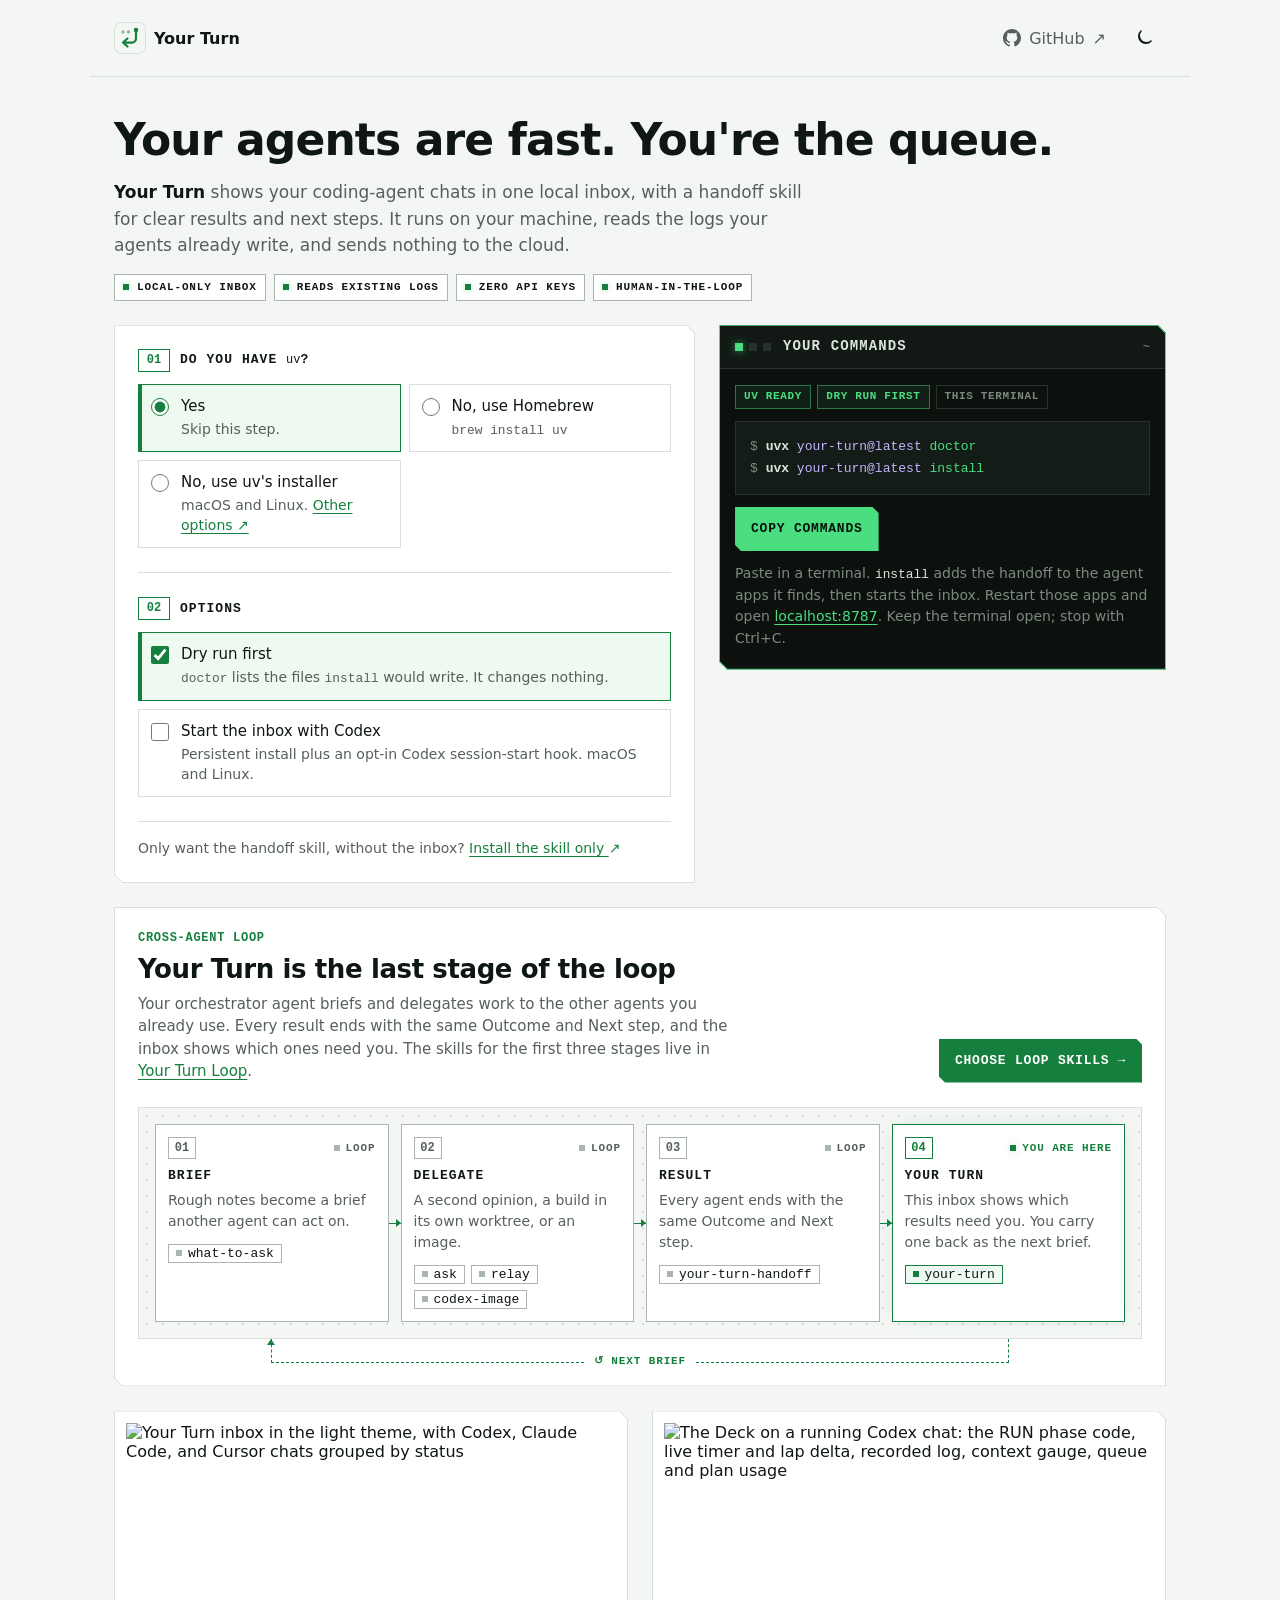
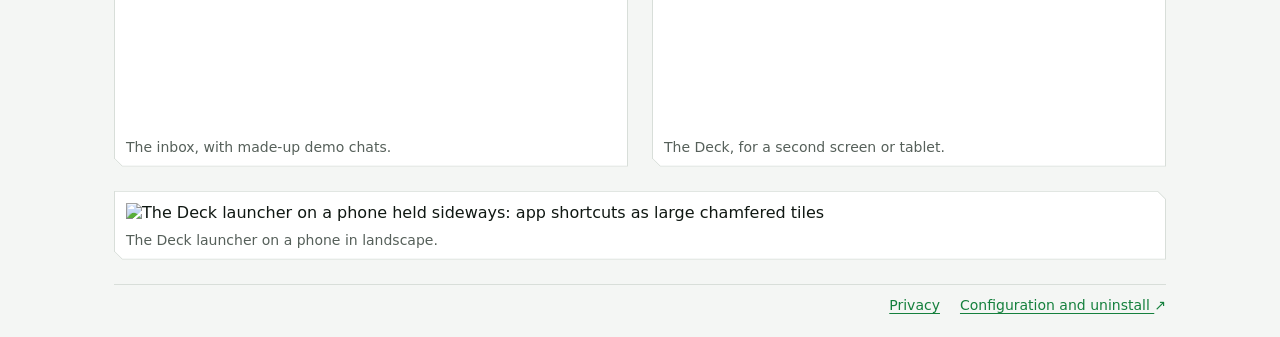
==== commit 84f02e25: "feat(site): equal-height screenshots, swipeable row on mobile The inbox shot is cropped to the Deck'" ====
--- a/site/index.html
+++ b/site/index.html
@@ -7,7 +7,7 @@
 <title>Install · Your Turn</title>
 <link rel="icon" href="images/icon.svg" type="image/svg+xml">
 <script>try{document.documentElement.dataset.theme=localStorage.getItem('theme')||(matchMedia('(prefers-color-scheme: dark)').matches?'dark':'light')}catch{document.documentElement.dataset.theme='light'}</script>
-<link rel="stylesheet" href="style.css?v=telemetry-1">
+<link rel="stylesheet" href="style.css?v=telemetry-2">
 <script type="module" src="install.mjs?v=telemetry-1"></script>
 <body>
 <!-- GitHub mark from Primer Octicons (MIT). -->
--- a/site/style.css
+++ b/site/style.css
@@ -170,7 +170,9 @@
 #status:empty { display: none; }
 .shots { display: grid; gap: 24px; margin-top: 24px; }
 .shots figure { padding: 12px; }
-.shots img { display: block; width: 100%; height: auto; }
+/* Same frame for every shot; the inbox loses its empty bottom, never its top. */
+.shots img { display: block; width: 100%; height: auto; aspect-ratio: 16 / 10; object-fit: cover; object-position: top; }
+.shots-wide img { aspect-ratio: auto; }
 .shots figcaption { margin-top: 10px; color: var(--muted); font-size: 14px; }
 .app-footer { display: flex; flex-wrap: wrap; justify-content: flex-end; gap: 20px; margin-top: 24px; padding-top: 12px; border-top: 1px solid var(--line); font-size: 14px; }
 /* The release sits on the left in the Deck's label voice; the links stay on the right. */
@@ -187,6 +189,11 @@
   .panel { padding: 16px; }
   .terminal { padding: 0; }
   .loop-steps { padding: 12px; }
+  /* One swipeable row instead of three full-height screenshots. */
+  .shots { grid-auto-flow: column; grid-auto-columns: 85%; gap: 12px; overflow-x: auto; scroll-snap-type: x mandatory; overscroll-behavior-x: contain; }
+  .shots figure { scroll-snap-align: start; padding: 8px; }
+  .shots-wide img { aspect-ratio: 16 / 10; }
+  .shots figcaption { font-size: 13px; }
   header .repo span:not([aria-hidden]) { display: none; }
 }
 @media (min-width: 1024px) {
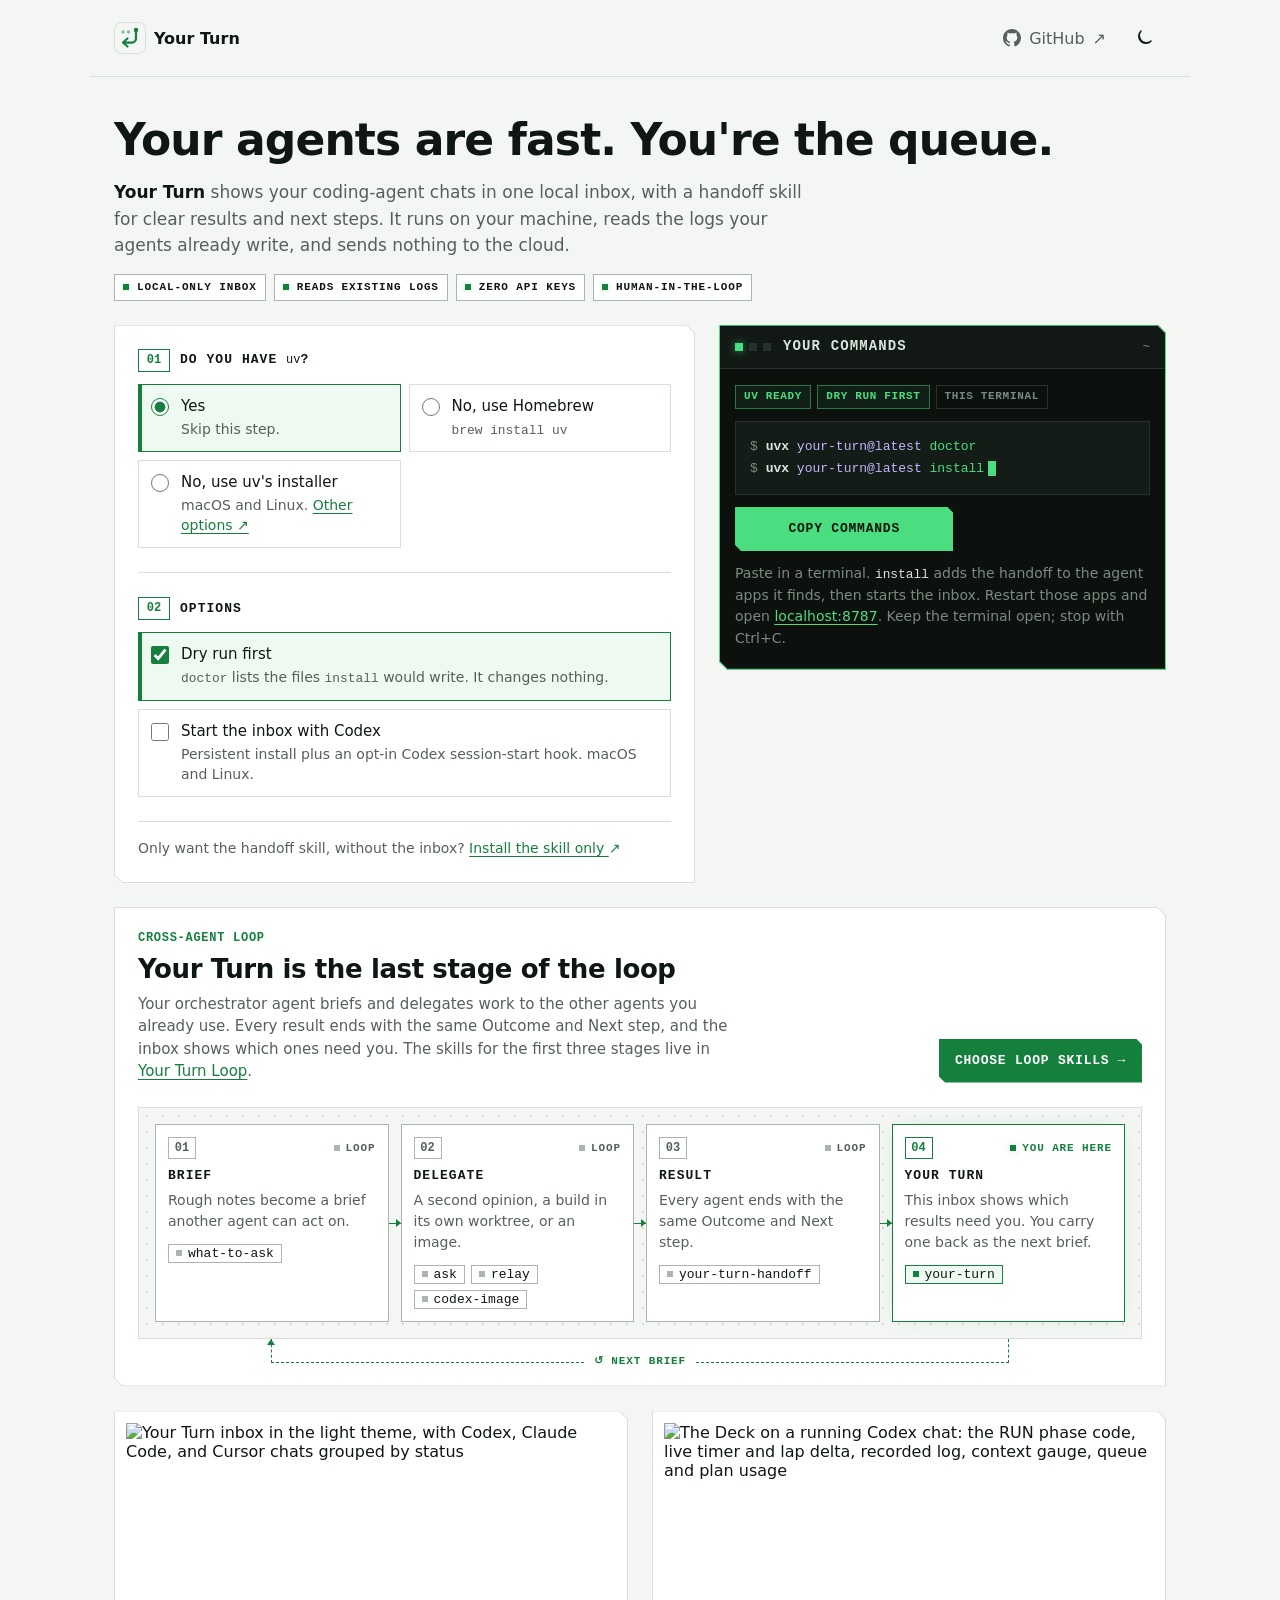
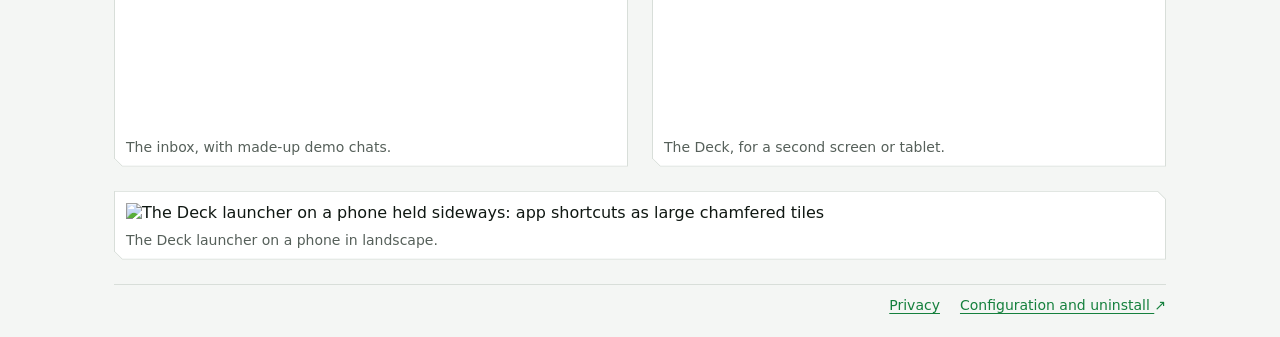
==== commit 8bbb108c: "feat(site): polish pass on the install page Sticky commands column from 900px; fixed-width copy feed" ====
--- a/site/index.html
+++ b/site/index.html
@@ -7,8 +7,8 @@
 <title>Install · Your Turn</title>
 <link rel="icon" href="images/icon.svg" type="image/svg+xml">
 <script>try{document.documentElement.dataset.theme=localStorage.getItem('theme')||(matchMedia('(prefers-color-scheme: dark)').matches?'dark':'light')}catch{document.documentElement.dataset.theme='light'}</script>
-<link rel="stylesheet" href="style.css?v=telemetry-2">
-<script type="module" src="install.mjs?v=telemetry-1"></script>
+<link rel="stylesheet" href="style.css?v=polish-1">
+<script type="module" src="install.mjs?v=polish-1"></script>
 <body>
 <!-- GitHub mark from Primer Octicons (MIT). -->
 <header>
--- a/site/style.css
+++ b/site/style.css
@@ -106,8 +106,15 @@
 .tok-flag { color: var(--term-amber); }
 .tok-muted { color: var(--term-muted); }
 .term-actions { display: flex; flex-wrap: wrap; align-items: center; gap: 12px; }
-.terminal #copy { background: var(--term-green); color: #03140a; }
-.terminal #copy:hover { background: #86efac; }
+/* min-width fits "✓ Copied to clipboard", so the label swap never resizes the button. */
+.terminal #copy { min-width: 28ch; background: var(--term-green); color: #03140a; }
+.terminal #copy:hover, .terminal #copy[data-copied] { background: #86efac; }
+.terminal #copy[data-copied] { animation: copied .6s var(--ease); }
+@keyframes copied { from { background: #ecfdf5; } }
+#commands .line:last-child::after { content: ""; display: inline-block; width: .6em; height: 1.15em; margin-left: 4px; vertical-align: text-bottom; background: var(--term-green); animation: blink 1.1s steps(1) infinite; }
+@keyframes blink { 50% { opacity: 0; } }
+/* Dark mode: lift the terminal off the near-black page. */
+:root[data-theme="dark"] .terminal { --term-bg: #0b100d; }
 .terminal #status { margin: 0; color: var(--term-green); font: 13px/1.5 var(--mono); }
 .terminal .help { margin: 0; color: var(--term-muted); }
 .terminal .help code, .terminal .help b { color: var(--term-ink); }
@@ -180,10 +187,10 @@
 .app-footer .version:hover { color: var(--ink); }
 [hidden] { display: none !important; }
 
-@media (min-width: 721px) {
+@media (min-width: 768px) {
   .loop-steps { grid-template-columns: repeat(2, minmax(0, 1fr)); }
 }
-@media (max-width: 720px) {
+@media (max-width: 767px) {
   header, main { padding-inline: 16px; }
   main { padding-block: 24px 20px; }
   .panel { padding: 16px; }
@@ -195,10 +202,17 @@
   .shots-wide img { aspect-ratio: 16 / 10; }
   .shots figcaption { font-size: 13px; }
   header .repo span:not([aria-hidden]) { display: none; }
+  .terminal #copy { flex: 1 1 100%; }
+  /* Stacked stages read top to bottom, so the wire turns into a down arrow in the gap. */
+  .loop-steps { gap: 24px; }
+  .loop-steps li + li::before { content: "↓"; position: absolute; top: -21px; left: 50%; transform: translateX(-50%); color: var(--accent); font: 700 14px/18px var(--mono); }
+}
+@media (min-width: 900px) {
+  .workspace { grid-template-columns: minmax(0, 1.3fr) minmax(340px, 1fr); }
+  /* The commands and their Copy stay in view while the setup column scrolls. */
+  .result { position: sticky; top: 24px; align-self: start; }
 }
 @media (min-width: 1024px) {
-  .workspace { grid-template-columns: minmax(0, 1.3fr) minmax(340px, 1fr); }
-  .result { position: sticky; top: 16px; }
   .shots { grid-template-columns: 1fr 1fr; align-items: start; }
   .shots-wide { grid-column: 1 / -1; }
   .loop-steps { grid-template-columns: repeat(4, minmax(0, 1fr)); margin-bottom: 0; }
@@ -207,5 +221,6 @@
   .loop-return { display: block; }
 }
 @media (prefers-reduced-motion: reduce) {
+  #commands .line:last-child::after, .terminal #copy[data-copied] { animation: none; }
   *, *::before, *::after { transition: none !important; }
 }
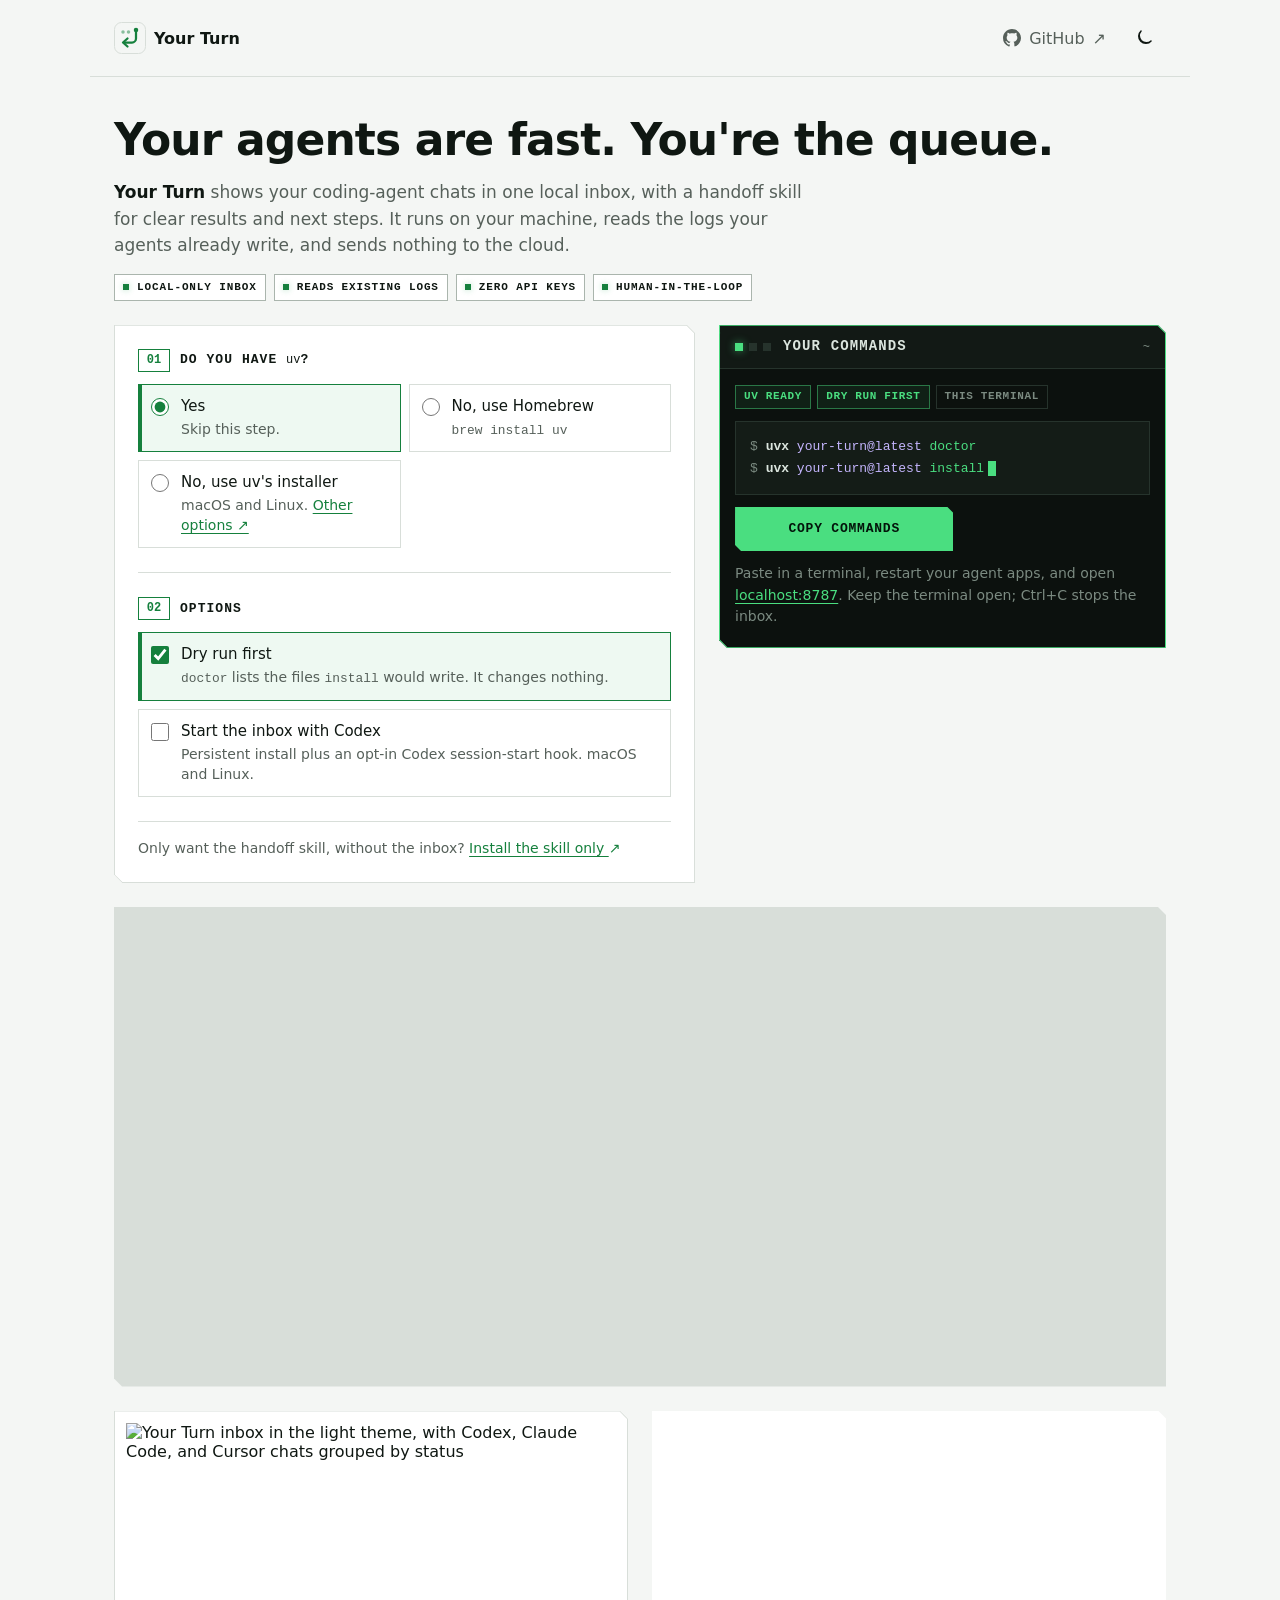
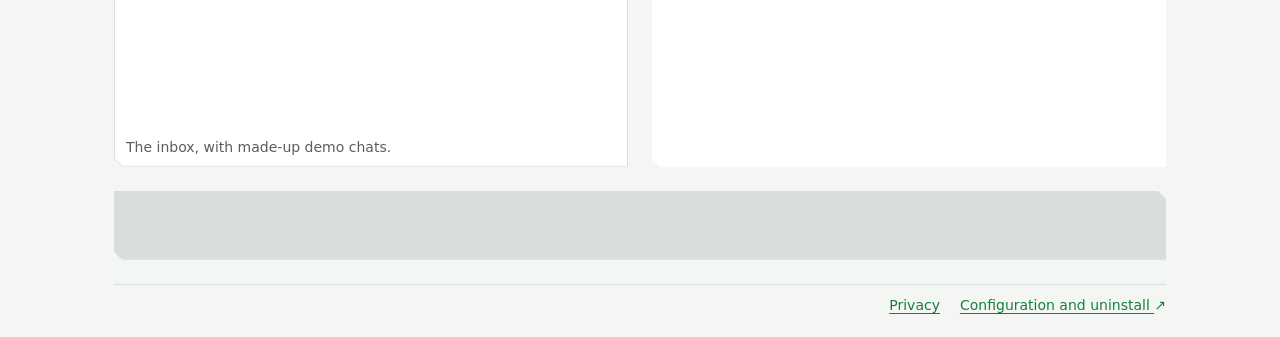
==== commit e77b1085: "feat(site): show where to turn on the Codex hook Add a cropped Codex Settings screenshot under the a" ====
--- a/site/index.html
+++ b/site/index.html
@@ -58,8 +58,12 @@
           <p id="status" role="status" aria-live="polite"></p>
         </div>
         <p id="uv-note" class="help" hidden>If <code>uv</code> is not found right after installing it, open a new terminal and paste the rest.</p>
-        <p id="autostart-note" class="help" hidden>Then review the hook in <code>/hooks</code> in the Codex CLI or <b>Settings → Hooks</b> in the app. If <code>your-turn</code> is not found, run <code>uv tool update-shell</code> and open a new terminal. Disable it with <code>your-turn autostart disable</code>.</p>
-        <p class="help">Paste in a terminal. <code>install</code> adds the handoff to the agent apps it finds, then starts the inbox. Restart those apps and open <a href="http://localhost:8787">localhost:8787</a>. Keep the terminal open; stop with Ctrl+C.</p>
+        <div id="autostart-note" class="help" hidden>
+          <p>Turn on the hook in Codex: <b>Settings → Hooks → User config → Starting Your Turn inbox</b>. In the CLI, use <code>/hooks</code>.</p>
+          <img class="hook-shot" src="images/codex-hooks.png" width="680" height="410" loading="lazy" alt="Codex Settings, Hooks page: the User config dialog lists the SessionStart hook Starting Your Turn inbox with its toggle turned on.">
+          <p><code>your-turn</code> not found? Run <code>uv tool update-shell</code> and open a new terminal.</p>
+        </div>
+        <p class="help">Paste in a terminal, restart your agent apps, and open <a href="http://localhost:8787">localhost:8787</a>. Keep the terminal open; Ctrl+C stops the inbox.</p>
       </div>
     </section>
   </div>
--- a/site/style.css
+++ b/site/style.css
@@ -118,6 +118,8 @@
 .terminal #status { margin: 0; color: var(--term-green); font: 13px/1.5 var(--mono); }
 .terminal .help { margin: 0; color: var(--term-muted); }
 .terminal .help code, .terminal .help b { color: var(--term-ink); }
+.terminal .help p { margin: 0; }
+.hook-shot { display: block; width: 100%; height: auto; margin: 10px 0; border: 1px solid var(--term-line); }
 .terminal a { color: var(--term-green); }
 .terminal :focus-visible { outline-color: var(--term-green); }
 
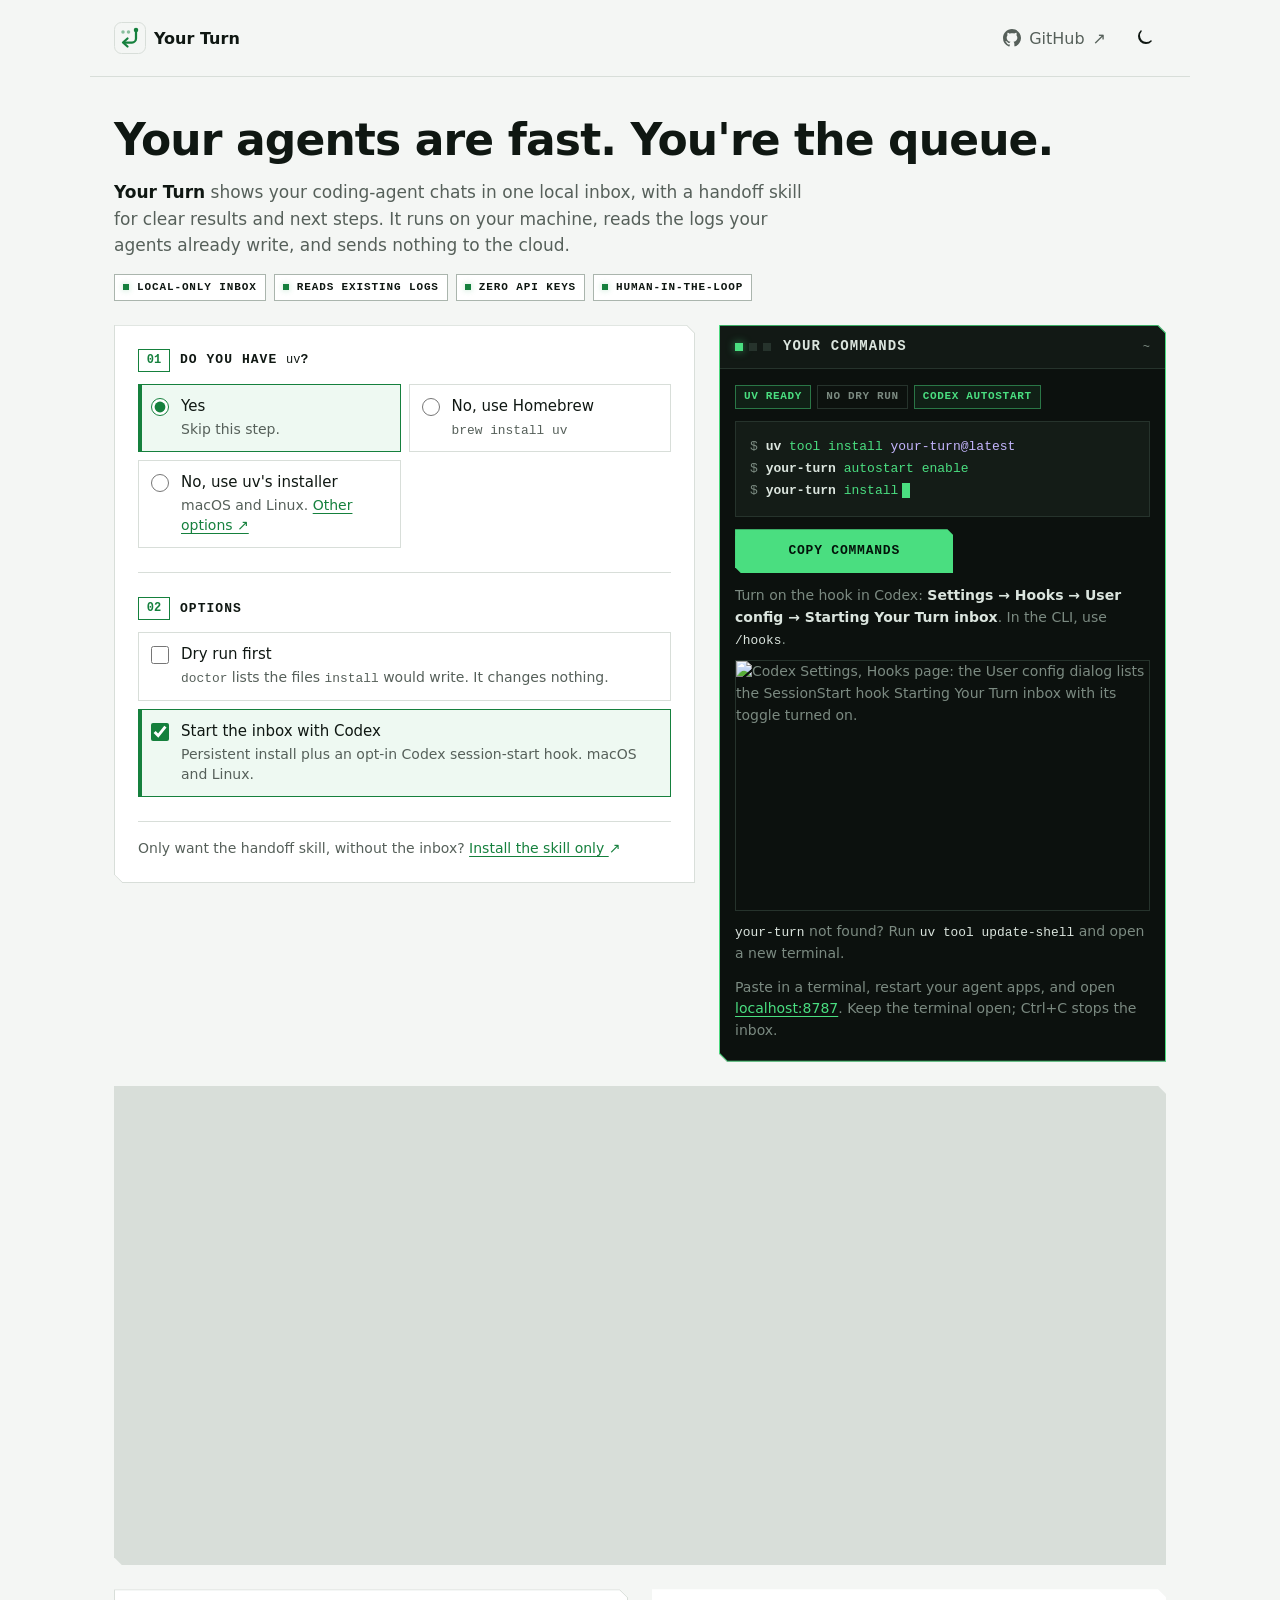
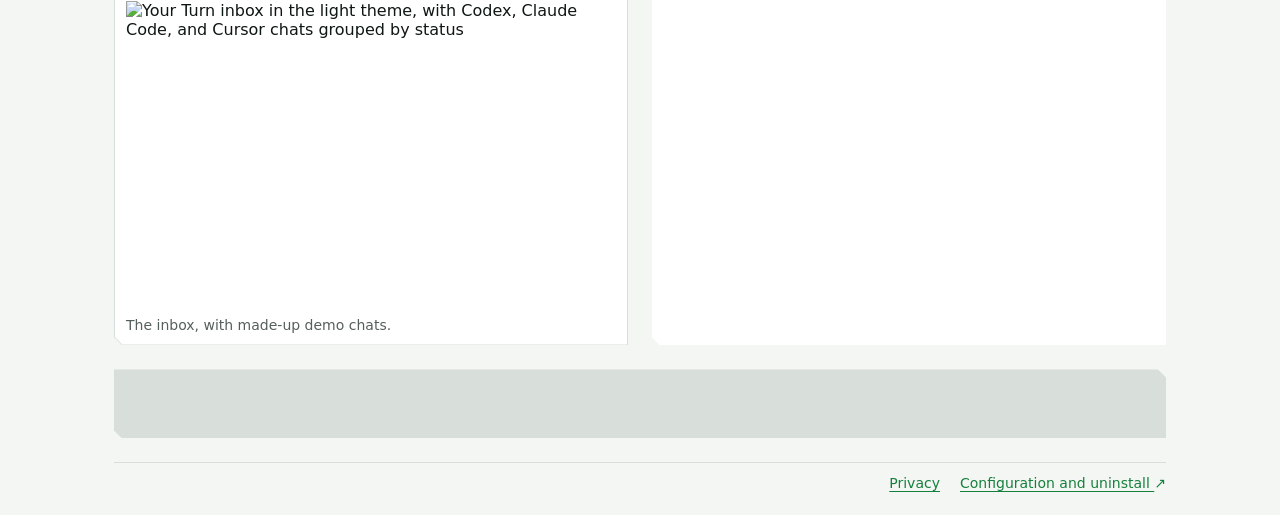
==== commit ff9f665b: "feat(site): default to Codex autostart without a dry run Most people want a one-paste setup; the dry" ====
--- a/site/index.html
+++ b/site/index.html
@@ -38,8 +38,8 @@
       <fieldset class="field-group">
         <legend class="field-label"><span class="field-step" aria-hidden="true">02</span><span>Options</span></legend>
         <div class="options single">
-          <label><input type="checkbox" id="doctor" checked><span>Dry run first<small><code>doctor</code> lists the files <code>install</code> would write. It changes nothing.</small></span></label>
-          <label><input type="checkbox" id="autostart"><span>Start the inbox with Codex<small>Persistent install plus an opt-in Codex session-start hook. macOS and Linux.</small></span></label>
+          <label><input type="checkbox" id="doctor"><span>Dry run first<small><code>doctor</code> lists the files <code>install</code> would write. It changes nothing.</small></span></label>
+          <label><input type="checkbox" id="autostart" checked><span>Start the inbox with Codex<small>Persistent install plus an opt-in Codex session-start hook. macOS and Linux.</small></span></label>
         </div>
       </fieldset>
       <p class="related">Only want the handoff skill, without the inbox? <a href="https://martin-gomola.github.io/your-turn-loop/">Install the skill only <span aria-hidden="true">↗</span></a></p>
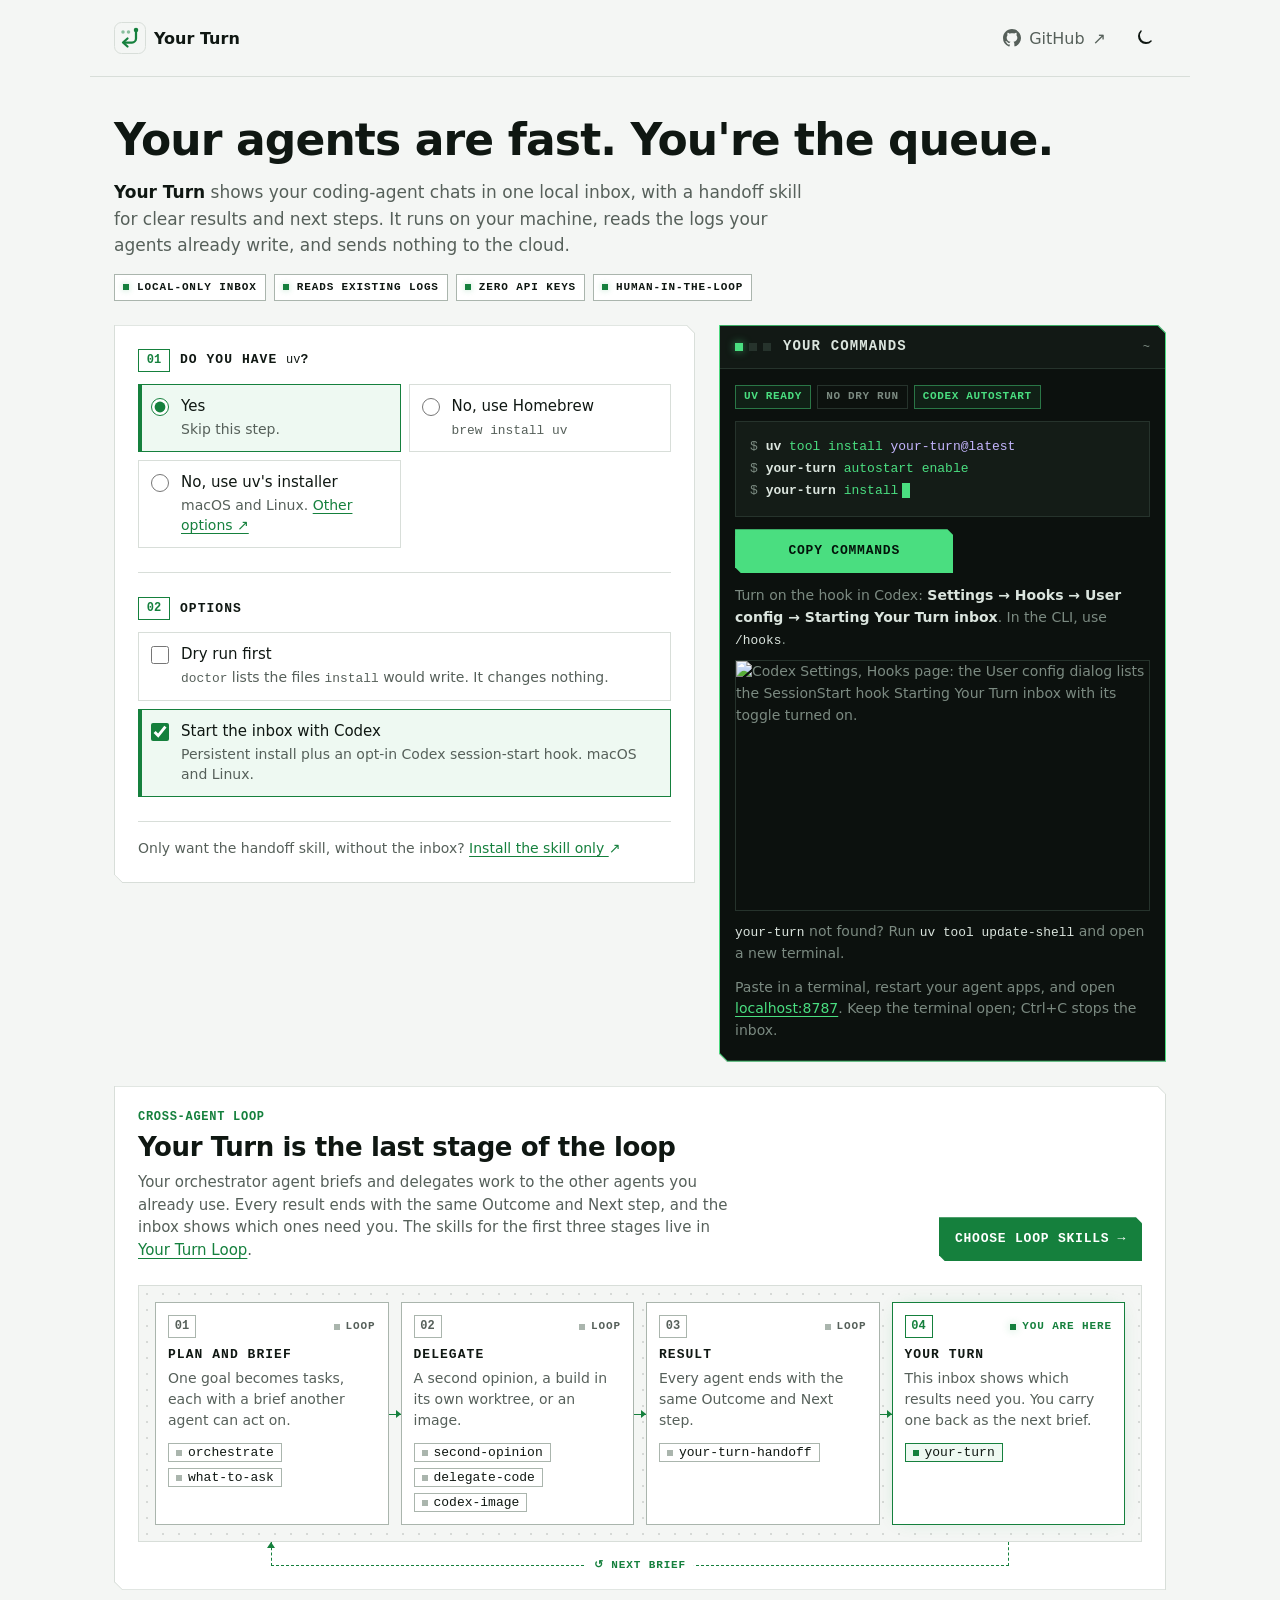
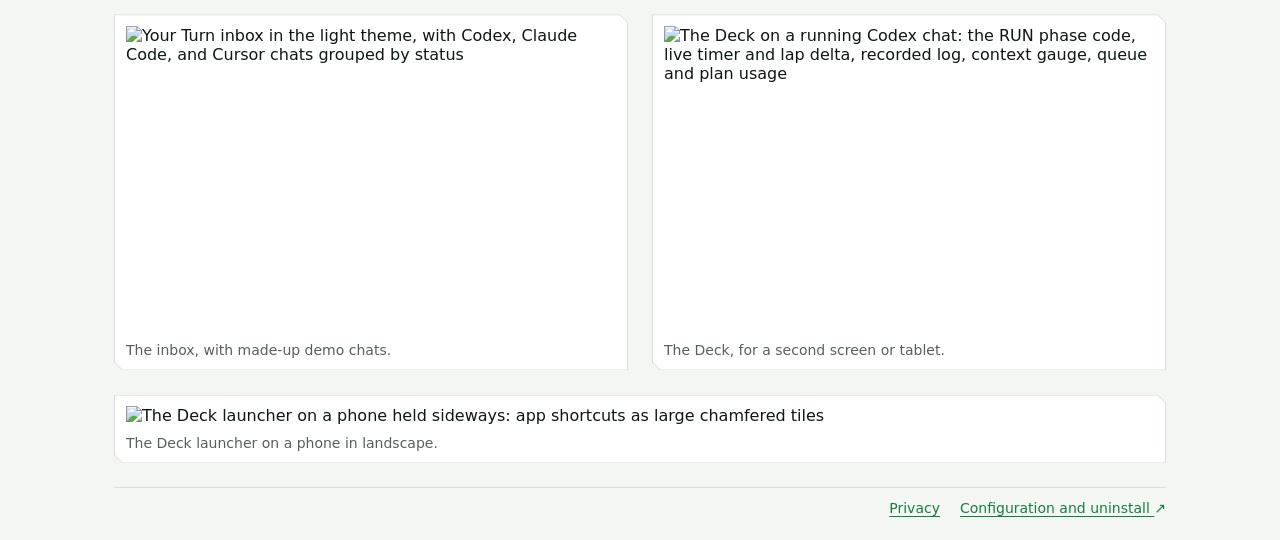
==== commit 406f930b: "feat(install): add orchestrate to the Loop skills `your-turn install` installs a fixed list of Your " ====
--- a/site/index.html
+++ b/site/index.html
@@ -77,8 +77,8 @@
       <a class="button-link" href="https://martin-gomola.github.io/your-turn-loop/">Choose loop skills <span aria-hidden="true">→</span></a>
     </div>
     <ol class="loop-steps">
-      <li><span class="step-head"><span class="field-step">01</span><span class="step-state">Loop</span></span><strong>Brief</strong><small>Rough notes become a brief another agent can act on.</small><span class="chips"><code>what-to-ask</code></span></li>
-      <li><span class="step-head"><span class="field-step">02</span><span class="step-state">Loop</span></span><strong>Delegate</strong><small>A second opinion, a build in its own worktree, or an image.</small><span class="chips"><code>ask</code><code>relay</code><code>codex-image</code></span></li>
+      <li><span class="step-head"><span class="field-step">01</span><span class="step-state">Loop</span></span><strong>Plan and brief</strong><small>One goal becomes tasks, each with a brief another agent can act on.</small><span class="chips"><code>orchestrate</code><code>what-to-ask</code></span></li>
+      <li><span class="step-head"><span class="field-step">02</span><span class="step-state">Loop</span></span><strong>Delegate</strong><small>A second opinion, a build in its own worktree, or an image.</small><span class="chips"><code>second-opinion</code><code>delegate-code</code><code>codex-image</code></span></li>
       <li><span class="step-head"><span class="field-step">03</span><span class="step-state">Loop</span></span><strong>Result</strong><small>Every agent ends with the same Outcome and Next step.</small><span class="chips"><code>your-turn-handoff</code></span></li>
       <li class="is-here"><span class="step-head"><span class="field-step">04</span><span class="step-state">You are here</span></span><strong>Your turn</strong><small>This inbox shows which results need you. You carry one back as the next brief.</small><span class="chips"><code>your-turn</code></span></li>
     </ol>
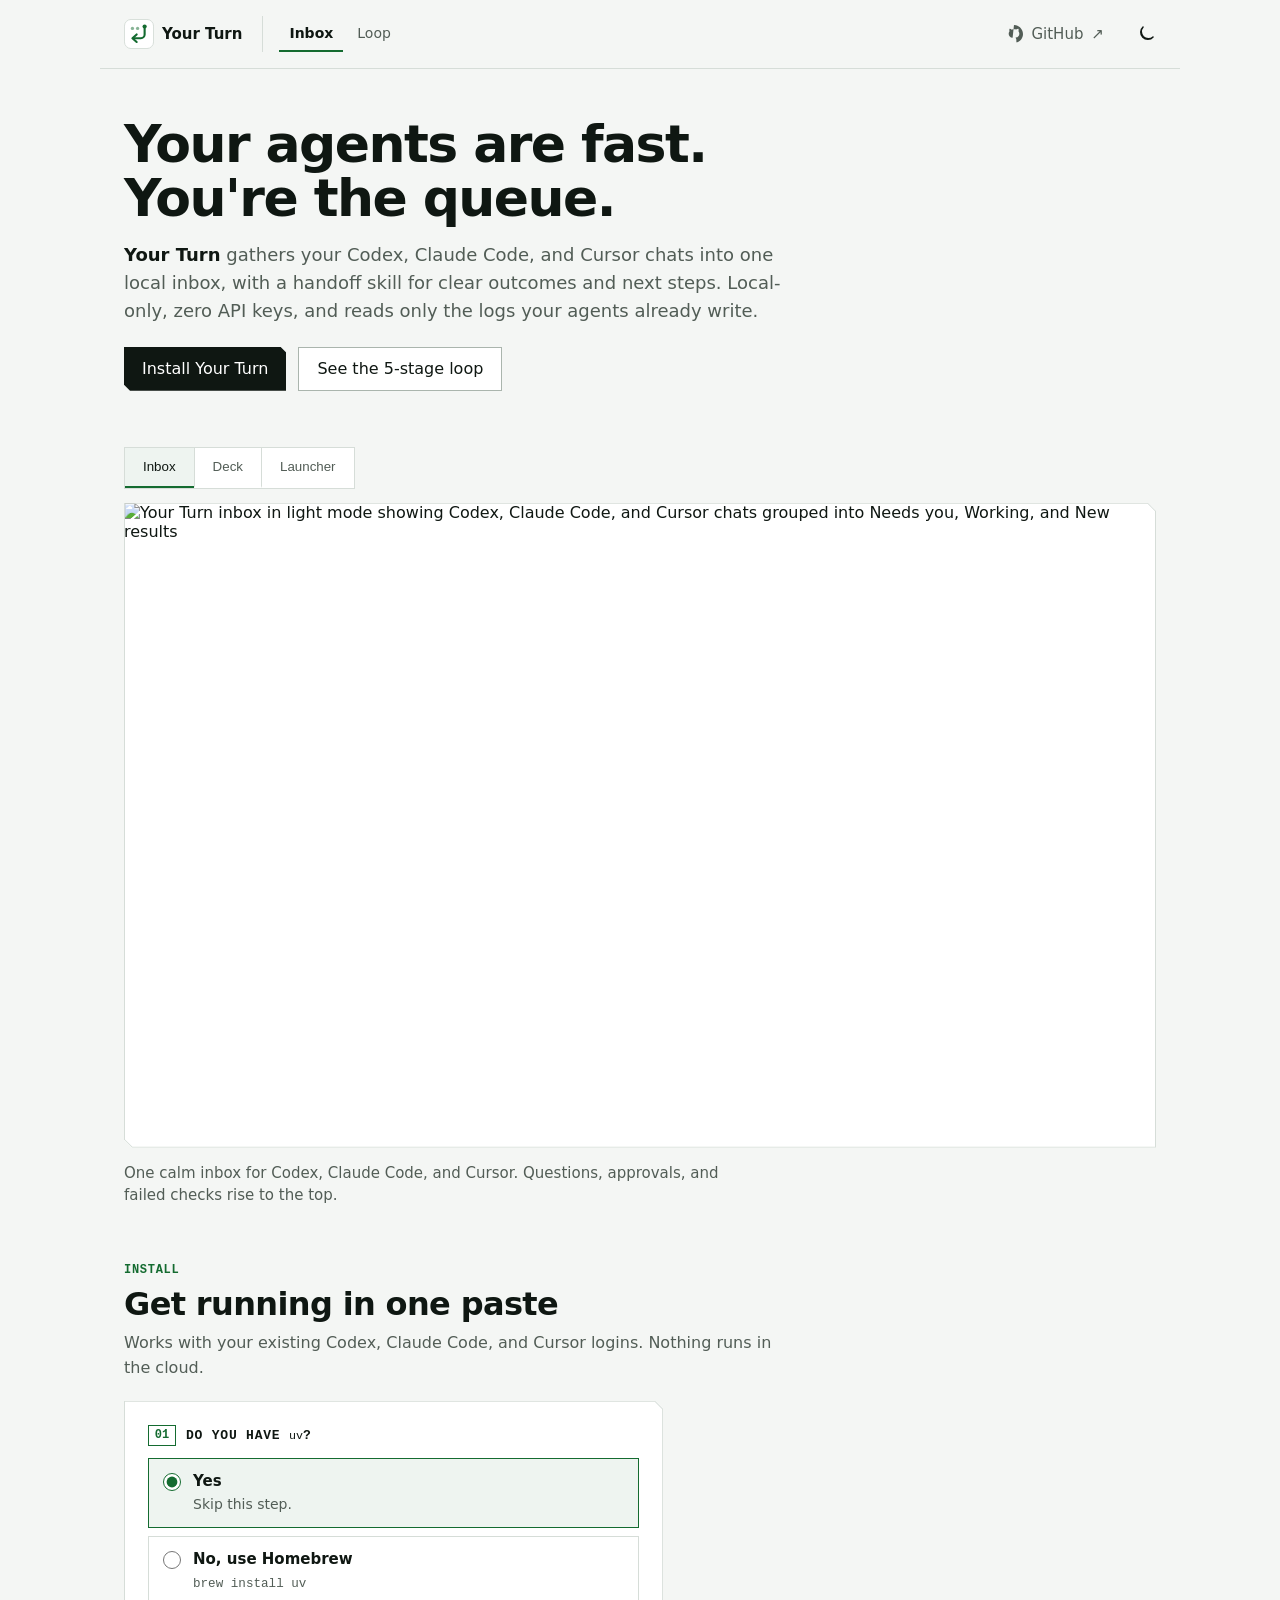
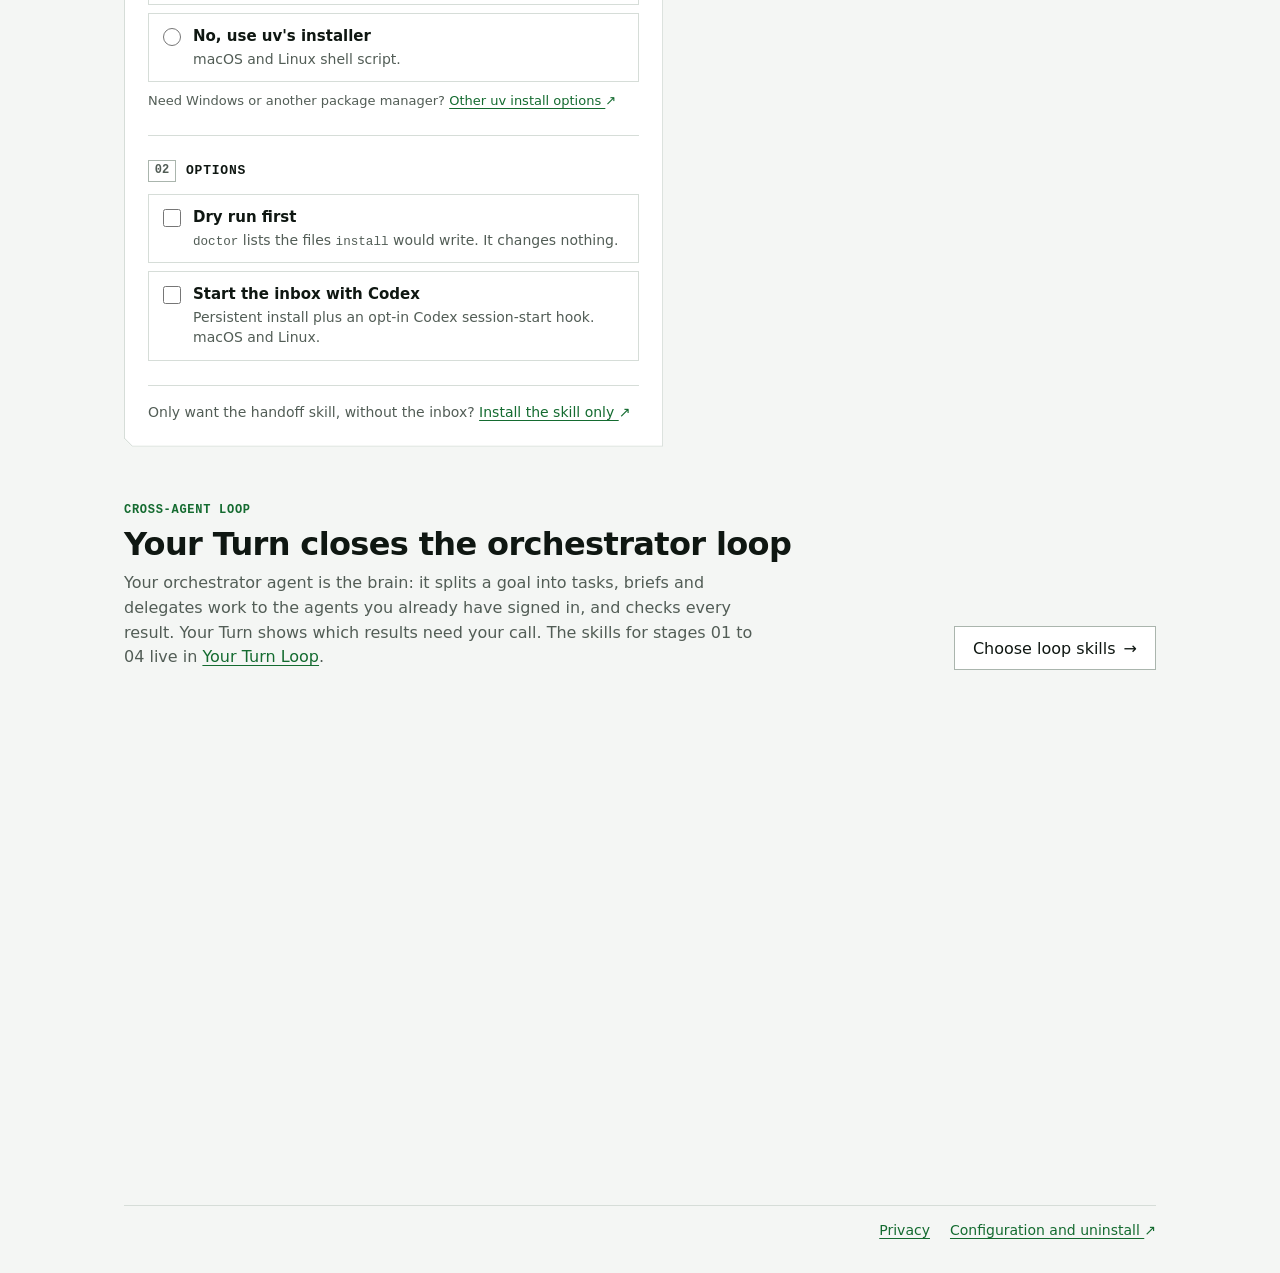
==== commit de63fe6d: "feat(site): redesign product page with sharp HUD layout and 5-stage loop" ====
--- a/site/index.html
+++ b/site/index.html
@@ -3,12 +3,12 @@
 <meta charset="utf-8">
 <meta name="viewport" content="width=device-width,initial-scale=1">
 <meta name="color-scheme" content="light dark">
-<meta name="description" content="Install Your Turn: one local inbox for your Codex, Claude Code and Cursor chats, with a handoff skill for clear results and next steps.">
-<title>Install · Your Turn</title>
+<meta name="description" content="Your Turn shows your Codex, Claude Code, and Cursor chats in one local inbox, with a handoff skill for clear results and next steps. Local-only, zero API keys.">
+<title>Your Turn · One local inbox for your coding agents</title>
 <link rel="icon" href="images/icon.svg" type="image/svg+xml">
 <script>try{document.documentElement.dataset.theme=localStorage.getItem('theme')||(matchMedia('(prefers-color-scheme: dark)').matches?'dark':'light')}catch{document.documentElement.dataset.theme='light'}</script>
-<link rel="stylesheet" href="style.css?v=polish-1">
-<script type="module" src="install.mjs?v=polish-1"></script>
+<link rel="stylesheet" href="style.css?v=2">
+<script type="module" src="install.mjs?v=2"></script>
 <body>
 <!-- GitHub mark from Primer Octicons (MIT). -->
 <header>
@@ -16,88 +16,162 @@
     <svg class="brand-icon" viewBox="0 0 64 64" aria-hidden="true"><rect class="brand-icon__tile" x="1" y="1" width="62" height="62" rx="14"/><g class="brand-icon__queue"><circle cx="18" cy="20" r="3.5"/><circle cx="29" cy="20" r="3.5"/></g><path class="brand-icon__route" d="M44 16v17c0 4.418-3.582 8-8 8H20"/><path class="brand-icon__route" d="m27 33-9 8 9 8"/><circle class="brand-icon__active" cx="44" cy="16" r="4.5"/></svg>
     <span>Your Turn</span>
   </a>
-  <a class="repo" href="https://github.com/martin-gomola/your-turn" aria-label="Your Turn on GitHub"><svg class="github-mark" viewBox="0 0 16 16" aria-hidden="true"><path d="M6.766 11.328c-2.063-.25-3.516-1.734-3.516-3.656 0-.781.281-1.625.75-2.188-.203-.515-.172-1.609.063-2.062.625-.078 1.468.25 1.968.703.594-.187 1.219-.281 1.985-.281.765 0 1.39.094 1.953.265.484-.437 1.344-.765 1.969-.687.218.422.25 1.515.046 2.047.5.593.766 1.39.766 2.203 0 1.922-1.453 3.375-3.547 3.64.531.344.89 1.094.89 1.954v1.625c0 .468.391.734.86.547C13.781 14.359 16 11.53 16 8.03 16 3.61 12.406 0 7.984 0 3.563 0 0 3.61 0 8.031a7.88 7.88 0 0 0 5.172 7.422c.422.156.828-.125.828-.547v-1.25c-.219.094-.5.156-.75.156-1.031 0-1.64-.562-2.078-1.609-.172-.422-.36-.672-.719-.719-.187-.015-.25-.093-.25-.187 0-.188.313-.328.625-.328.453 0 .844.281 1.25.86.313.452.64.655 1.031.655s.641-.14 1-.5c.266-.265.47-.5.657-.656"/></svg><span>GitHub</span><span aria-hidden="true">↗</span></a>
+  <nav class="site-nav" aria-label="Product parts">
+    <a href="./" aria-current="page">Inbox</a>
+    <a href="https://martin-gomola.github.io/your-turn-loop/">Loop</a>
+  </nav>
+  <a class="repo" href="https://github.com/martin-gomola/your-turn" aria-label="Your Turn on GitHub"><svg class="github-mark" viewBox="0 0 16 16" aria-hidden="true"><path d="M6.766 11.328c-2.063-.25-3.516-1.734-3.516-3.656 0-.781.281-1.625.75-2.188-.203-.515-.172-1.609.063-2.062.625-.078 1.468.25 1.968.703.594-.187 1.219-.281 1.985-.281.765 0 1.39.094 1.953.265.484-.437 1.344-.765 1.969-.687.218.422.25 1.515.046 2.047.5.593.766 1.39.766 2.203 0 1.922-1.453 3.375-3.547 3.64.531.344.89 1.094.89 1.954v1.625c0 .468.391.734.86.547C13.781 14.359 16 11.53 16 8.03 16 3.61 12.406 0 7.984 0 3.563 0 3.61 0 8.031a7.88 7.88 0 0 0 5.172 7.422c.422.156.828-.125.828-.547v-1.25c-.219.094-.5.156-.75.156-1.031 0-1.64-.562-2.078-1.609-.172-.422-.36-.672-.719-.719-.187-.015-.25-.093-.25-.187 0-.188.313-.328.625-.328.453 0 .844.281 1.25.86.313.452.64.655 1.031.655s.641-.14 1-.5c.266-.265.47-.5.657-.656"/></svg><span>GitHub</span><span aria-hidden="true">↗</span></a>
   <button id="theme-toggle" class="theme-toggle" type="button" aria-label="Switch to dark theme" title="Switch to dark theme"><svg aria-hidden="true" viewBox="0 0 24 24"><path d="M20.5 15.5A8.5 8.5 0 0 1 8.5 3.5a8.5 8.5 0 1 0 12 12Z"/></svg></button>
 </header>
 <main>
-  <h1>Your agents are fast. You're the queue.</h1>
-  <p class="lead"><strong>Your Turn</strong> shows your coding-agent chats in one local inbox, with a handoff skill for clear results and next steps. It runs on your machine, reads the logs your agents already write, and sends nothing to the cloud.</p>
-  <ul class="trust" aria-label="How it runs">
-    <li>Local-only inbox</li><li>Reads existing logs</li><li>Zero API keys</li><li>Human-in-the-loop</li>
-  </ul>
-  <div class="workspace">
-    <section class="choices panel" aria-label="Setup">
-      <fieldset class="field-group" id="uv-group">
-        <legend class="field-label"><span class="field-step" aria-hidden="true">01</span><span>Do you have <code>uv</code>?</span></legend>
-        <div class="options">
-          <label><input type="radio" name="uv" value="have" checked><span>Yes<small>Skip this step.</small></span></label>
-          <label><input type="radio" name="uv" value="brew"><span>No, use Homebrew<small><code>brew install uv</code></small></span></label>
-          <label><input type="radio" name="uv" value="script"><span>No, use uv's installer<small>macOS and Linux. <a href="https://docs.astral.sh/uv/getting-started/installation/">Other options ↗</a></small></span></label>
+  <section class="hero">
+    <h1>Your agents are fast.<br>You're the queue.</h1>
+    <p class="lead"><strong>Your Turn</strong> gathers your Codex, Claude Code, and Cursor chats into one local inbox, with a handoff skill for clear outcomes and next steps. Local-only, zero API keys, and reads only the logs your agents already write.</p>
+    <div class="hero-actions">
+      <a class="button-primary" href="#install">Install Your Turn</a>
+      <a class="button-secondary" href="#loop">See the 5-stage loop</a>
+    </div>
+  </section>
+
+  <section class="showcase" aria-label="Product views">
+    <div class="showcase-bar">
+      <div class="view-tabs" role="tablist" aria-label="Choose a product view">
+        <button id="tab-inbox" class="view-tab" type="button" role="tab" aria-selected="true" aria-controls="panel-inbox" data-view="inbox">Inbox</button>
+        <button id="tab-deck" class="view-tab" type="button" role="tab" aria-selected="false" aria-controls="panel-deck" tabindex="-1" data-view="deck">Deck</button>
+        <button id="tab-launcher" class="view-tab" type="button" role="tab" aria-selected="false" aria-controls="panel-launcher" tabindex="-1" data-view="launcher">Launcher</button>
+      </div>
+    </div>
+
+    <div id="panel-inbox" class="showcase-panel" role="tabpanel" aria-labelledby="tab-inbox" data-caption="One calm inbox for Codex, Claude Code, and Cursor. Questions, approvals, and failed checks rise to the top.">
+      <div class="shot-frame">
+        <img class="shot-img shot-img--inbox shot-light" src="images/inbox-light.png" width="2974" height="2116" alt="Your Turn inbox in light mode showing Codex, Claude Code, and Cursor chats grouped into Needs you, Working, and New results">
+        <img class="shot-img shot-img--inbox shot-dark" src="images/desktop.png" width="2974" height="2116" alt="Your Turn inbox in dark mode showing Codex, Claude Code, and Cursor chats grouped into Needs you, Working, and New results">
+      </div>
+    </div>
+
+    <div id="panel-deck" class="showcase-panel" role="tabpanel" aria-labelledby="tab-deck" hidden data-caption="An operational HUD for a second screen or tablet: live turn log, lap timers, context headroom, and plan usage.">
+      <div class="shot-frame shot-frame--dark">
+        <picture>
+          <source srcset="images/deck-still.png" media="(prefers-reduced-motion: reduce)">
+          <img class="shot-img" src="images/deck.gif" width="960" height="600" alt="The Deck on a running Codex chat: RUN phase code, live timer and lap delta, recorded log, context gauge, queue, and plan usage">
+        </picture>
+      </div>
+    </div>
+
+    <div id="panel-launcher" class="showcase-panel" role="tabpanel" aria-labelledby="tab-launcher" hidden data-caption="Quick-launch tiles for Codex, Claude Code, Cursor, and local commands on a phone or side screen.">
+      <div class="shot-frame shot-frame--dark">
+        <img class="shot-img" src="images/deck-launcher.png" width="2532" height="1170" alt="The Deck launcher on a phone in landscape showing large tiles for Codex, Claude Code, Cursor, Your Turn Settings, Ghostty, and Run tests">
+      </div>
+    </div>
+
+    <p id="showcase-caption" class="showcase-caption">One calm inbox for Codex, Claude Code, and Cursor. Questions, approvals, and failed checks rise to the top.</p>
+  </section>
+
+  <section id="install" class="install-section" aria-labelledby="install-title">
+    <div class="section-head">
+      <p class="kicker">Install</p>
+      <h2 id="install-title">Get running in one paste</h2>
+      <p class="section-text">Works with your existing Codex, Claude Code, and Cursor logins. Nothing runs in the cloud.</p>
+    </div>
+
+    <div class="workspace">
+      <section class="choices card" aria-label="Install setup">
+        <fieldset class="field-group" id="uv-group">
+          <legend class="field-label"><span class="field-step" aria-hidden="true">01</span><span>Do you have <code>uv</code>?</span></legend>
+          <div class="options">
+            <label><input type="radio" name="uv" value="have" checked><span><strong>Yes</strong><small>Skip this step.</small></span></label>
+            <label><input type="radio" name="uv" value="brew"><span><strong>No, use Homebrew</strong><small><code>brew install uv</code></small></span></label>
+            <label><input type="radio" name="uv" value="script"><span><strong>No, use uv's installer</strong><small>macOS and Linux shell script.</small></span></label>
+          </div>
+          <p class="field-hint">Need Windows or another package manager? <a href="https://docs.astral.sh/uv/getting-started/installation/">Other uv install options <span aria-hidden="true">↗</span></a></p>
+        </fieldset>
+
+        <fieldset class="field-group">
+          <legend class="field-label"><span class="field-step" aria-hidden="true">02</span><span>Options</span></legend>
+          <div class="options">
+            <label><input type="checkbox" id="doctor"><span><strong>Dry run first</strong><small><code>doctor</code> lists the files <code>install</code> would write. It changes nothing.</small></span></label>
+            <label><input type="checkbox" id="autostart"><span><strong>Start the inbox with Codex</strong><small>Persistent install plus an opt-in Codex session-start hook. macOS and Linux.</small></span></label>
+          </div>
+        </fieldset>
+
+        <p class="related">Only want the handoff skill, without the inbox? <a href="https://martin-gomola.github.io/your-turn-loop/">Install the skill only <span aria-hidden="true">↗</span></a></p>
+      </section>
+
+      <section id="install-panel" class="result terminal" aria-labelledby="result-title">
+        <div class="term-bar">
+          <span class="term-dots" aria-hidden="true"><i></i><i></i><i></i></span>
+          <h3 id="result-title">Your commands</h3>
+          <span class="term-path" aria-hidden="true">~</span>
         </div>
-      </fieldset>
-      <fieldset class="field-group">
-        <legend class="field-label"><span class="field-step" aria-hidden="true">02</span><span>Options</span></legend>
-        <div class="options single">
-          <label><input type="checkbox" id="doctor"><span>Dry run first<small><code>doctor</code> lists the files <code>install</code> would write. It changes nothing.</small></span></label>
-          <label><input type="checkbox" id="autostart" checked><span>Start the inbox with Codex<small>Persistent install plus an opt-in Codex session-start hook. macOS and Linux.</small></span></label>
+        <div class="term-body">
+          <pre id="commands" tabindex="0" aria-label="Install commands"></pre>
+          <div class="term-actions">
+            <button id="copy" class="copy-button" type="button">Copy commands</button>
+            <p id="status" role="status" aria-live="polite"></p>
+          </div>
+          <p id="uv-note" class="help" hidden>If <code>uv</code> is not found right after installing it, open a new terminal and paste the rest.</p>
+          <div id="autostart-note" class="help autostart-note" hidden>
+            <p>Turn on the hook in Codex: <b>Settings → Hooks → User config → Starting Your Turn inbox</b>. In the CLI, use <code>/hooks</code>.</p>
+            <details class="term-disclosure">
+              <summary>Show Codex Settings screenshot</summary>
+              <img class="hook-shot" src="images/codex-hooks.png" width="680" height="410" loading="lazy" alt="Codex Settings, Hooks page: the User config dialog lists the SessionStart hook Starting Your Turn inbox with its toggle turned on.">
+            </details>
+            <p><code>your-turn</code> not found? Run <code>uv tool update-shell</code> and open a new terminal.</p>
+          </div>
+          <p id="run-note" class="help">Paste in a terminal, restart your agent apps, and open <a href="http://localhost:8787">localhost:8787</a>. Keep the terminal open; Ctrl+C stops the inbox.</p>
         </div>
-      </fieldset>
-      <p class="related">Only want the handoff skill, without the inbox? <a href="https://martin-gomola.github.io/your-turn-loop/">Install the skill only <span aria-hidden="true">↗</span></a></p>
-    </section>
-    <section id="install-panel" class="result terminal panel" aria-labelledby="result-title">
-      <div class="term-bar">
-        <span class="term-dots" aria-hidden="true"><i></i><i></i><i></i></span>
-        <h2 id="result-title">Your commands</h2>
-        <span class="term-path" aria-hidden="true">~</span>
-      </div>
-      <div class="term-body">
-        <p id="summary" class="term-badges"></p>
-        <pre id="commands" tabindex="0" aria-label="Install commands"></pre>
-        <div class="term-actions">
-          <button id="copy" type="button">Copy commands</button>
-          <p id="status" role="status" aria-live="polite"></p>
-        </div>
-        <p id="uv-note" class="help" hidden>If <code>uv</code> is not found right after installing it, open a new terminal and paste the rest.</p>
-        <div id="autostart-note" class="help" hidden>
-          <p>Turn on the hook in Codex: <b>Settings → Hooks → User config → Starting Your Turn inbox</b>. In the CLI, use <code>/hooks</code>.</p>
-          <img class="hook-shot" src="images/codex-hooks.png" width="680" height="410" loading="lazy" alt="Codex Settings, Hooks page: the User config dialog lists the SessionStart hook Starting Your Turn inbox with its toggle turned on.">
-          <p><code>your-turn</code> not found? Run <code>uv tool update-shell</code> and open a new terminal.</p>
-        </div>
-        <p class="help">Paste in a terminal, restart your agent apps, and open <a href="http://localhost:8787">localhost:8787</a>. Keep the terminal open; Ctrl+C stops the inbox.</p>
-      </div>
-    </section>
-  </div>
-  <section class="loop panel" aria-labelledby="loop-title">
+      </section>
+    </div>
+  </section>
+
+  <section id="loop" class="loop-section" aria-labelledby="loop-title">
     <div class="loop-heading">
       <div>
         <p class="kicker">Cross-agent loop</p>
-        <h2 id="loop-title">Your Turn is the last stage of the loop</h2>
-        <p class="loop-text">Your orchestrator agent briefs and delegates work to the other agents you already use. Every result ends with the same Outcome and Next step, and the inbox shows which ones need you. The skills for the first three stages live in <a href="https://martin-gomola.github.io/your-turn-loop/">Your Turn Loop</a>.</p>
+        <h2 id="loop-title">Your Turn closes the orchestrator loop</h2>
+        <p class="section-text">Your orchestrator agent is the brain: it splits a goal into tasks, briefs and delegates work to the agents you already have signed in, and checks every result. Your Turn shows which results need your call. The skills for stages 01 to 04 live in <a href="https://martin-gomola.github.io/your-turn-loop/">Your Turn Loop</a>.</p>
       </div>
-      <a class="button-link" href="https://martin-gomola.github.io/your-turn-loop/">Choose loop skills <span aria-hidden="true">→</span></a>
+      <a class="button-secondary" href="https://martin-gomola.github.io/your-turn-loop/">Choose loop skills <span aria-hidden="true">→</span></a>
     </div>
-    <ol class="loop-steps">
-      <li><span class="step-head"><span class="field-step">01</span><span class="step-state">Loop</span></span><strong>Plan and brief</strong><small>One goal becomes tasks, each with a brief another agent can act on.</small><span class="chips"><code>orchestrate</code><code>what-to-ask</code></span></li>
-      <li><span class="step-head"><span class="field-step">02</span><span class="step-state">Loop</span></span><strong>Delegate</strong><small>A second opinion, a build in its own worktree, or an image.</small><span class="chips"><code>second-opinion</code><code>delegate-code</code><code>codex-image</code></span></li>
-      <li><span class="step-head"><span class="field-step">03</span><span class="step-state">Loop</span></span><strong>Result</strong><small>Every agent ends with the same Outcome and Next step.</small><span class="chips"><code>your-turn-handoff</code></span></li>
-      <li class="is-here"><span class="step-head"><span class="field-step">04</span><span class="step-state">You are here</span></span><strong>Your turn</strong><small>This inbox shows which results need you. You carry one back as the next brief.</small><span class="chips"><code>your-turn</code></span></li>
-    </ol>
-    <div class="loop-return" aria-hidden="true"><span>↺ Next brief</span></div>
+
+    <div class="loop-board">
+      <ol class="loop-steps">
+        <li class="loop-step">
+          <span class="step-head"><span class="field-step">01</span><span class="step-state">Orchestrator</span></span>
+          <strong>Plan</strong>
+          <small>Give one goal; the orchestrator splits it into tasks, picks a worker and a reviewer, and runs the steps below.</small>
+          <span class="chips"><code>orchestrate</code></span>
+        </li>
+        <li class="loop-step">
+          <span class="step-head"><span class="field-step">02</span><span class="step-state">Loop</span></span>
+          <strong>Brief</strong>
+          <small>The orchestrator turns each task, or your rough notes, into a brief another agent can act on.</small>
+          <span class="chips"><code>what-to-ask</code></span>
+        </li>
+        <li class="loop-step">
+          <span class="step-head"><span class="field-step">03</span><span class="step-state">Loop</span></span>
+          <strong>Delegate</strong>
+          <small>The orchestrator picks who does what: a read-only second opinion, a build in its own worktree, or an image.</small>
+          <span class="chips"><code>second-opinion</code><code>delegate-code</code><code>codex-image</code></span>
+        </li>
+        <li class="loop-step">
+          <span class="step-head"><span class="field-step">04</span><span class="step-state">Loop</span></span>
+          <strong>Result</strong>
+          <small>Every agent ends with the same Outcome and Next step, so the orchestrator can check the work.</small>
+          <span class="chips"><code>your-turn-handoff</code></span>
+        </li>
+        <li class="loop-step is-here">
+          <span class="step-head"><span class="field-step">05</span><span class="step-state">You are here</span></span>
+          <div class="closing-copy">
+            <strong>Your turn</strong>
+            <small>This inbox shows which results need you. You review the outcome and carry the next decision back to the orchestrator.</small>
+          </div>
+          <span class="chips"><code>your-turn</code></span>
+        </li>
+      </ol>
+    </div>
   </section>
-  <section class="shots" aria-label="Screenshots">
-    <figure class="panel">
-      <img src="images/inbox-light.png" width="2974" height="2116" alt="Your Turn inbox in the light theme, with Codex, Claude Code, and Cursor chats grouped by status" loading="lazy">
-      <figcaption>The inbox, with made-up demo chats.</figcaption>
-    </figure>
-    <figure class="panel">
-      <img src="images/deck.gif" width="960" height="600" alt="The Deck on a running Codex chat: the RUN phase code, live timer and lap delta, recorded log, context gauge, queue and plan usage" loading="lazy">
-      <figcaption>The Deck, for a second screen or tablet.</figcaption>
-    </figure>
-    <figure class="panel shots-wide">
-      <img src="images/deck-launcher.png" width="2532" height="1170" alt="The Deck launcher on a phone held sideways: app shortcuts as large chamfered tiles" loading="lazy">
-      <figcaption>The Deck launcher on a phone in landscape.</figcaption>
-    </figure>
-  </section>
+
   <footer class="app-footer">
     <!-- Filled from PyPI at load: the release `uvx your-turn@latest` installs. Hidden if PyPI cannot be reached. -->
     <a id="version" class="version" href="https://pypi.org/project/your-turn/" hidden></a>
--- a/site/style.css
+++ b/site/style.css
@@ -1,5 +1,6 @@
-/* Shares tokens, HUD bezel, terminal panel and loop strip with martin-gomola/your-turn-loop site/style.css.
-   Keep the two in step. The bezel and label voice come from the Deck (src/yourturn/static/app.css). */
+/* Product and install page for Your Turn.
+   Shares tokens, flat surfaces, and chamfered HUD bezel with martin-gomola/your-turn-loop site/style.css.
+   No rounded SaaS cards, drop shadows, or colored side stripes. */
 :root {
   color-scheme: light;
   font-family: -apple-system, BlinkMacSystemFont, "Segoe UI", system-ui, sans-serif;
@@ -7,34 +8,34 @@
   background: var(--page);
   --page: #f4f6f4;
   --surface: #ffffff;
-  --fill: #eceff0;
+  --surface-subtle: #eceff0;
+  --fill: #e7ece9;
   --ink: #0f1712;
-  --muted: #56605a;
-  --line: #d8ded9;
-  --line-strong: #aab5ad;
-  --control-line: #818b98;
-  --accent: #15803d;
-  --accent-tint: rgba(22, 163, 74, .07);
-  --glow: rgba(22, 163, 74, .3);
-  --action-fill: #15803d;
-  --action-hover: #166534;
+  --muted: #525d56;
+  --line: #d6ddd8;
+  --control-line: #aab5ad;
+  --accent: #146b30;
+  --accent-tint: rgba(20, 107, 48, .07);
+  --action-fill: #0f1712;
+  --action-hover: #243029;
   --on-action: #ffffff;
-  --grid-dot: rgba(15, 23, 18, .13);
-  /* The install panel is a terminal in both themes. */
+
+  /* The install panel stays dark in both themes so commands read as something you run. */
   --term-bg: #0c110e;
   --term-bar: #121915;
   --term-surface: #141c17;
-  --term-line: #26332c;
-  --term-ink: #dbe5de;
-  --term-muted: #7b8a81;
+  --term-line: #2c3b33;
+  --term-ink: #e2ebe5;
+  --term-muted: #8ea095;
   --term-green: #4ade80;
-  --term-cyan: #67e8f9;
+  --term-green-hover: #86efac;
   --term-amber: #fcd34d;
   --term-violet: #c4b5fd;
+
   --mono: ui-monospace, "SF Mono", Menlo, Consolas, monospace;
   --ease: cubic-bezier(.2, .7, .2, 1);
-  /* The Deck's HUD frame: top-right and bottom-left corners chamfered. A clip-path also cuts a CSS
-     border, so the 1px line is an even-odd ring drawn on ::before. */
+
+  /* Deck's signature HUD bezel: 8px top-right and bottom-left chamfers. */
   --hud-shape: polygon(0 0, calc(100% - 8px) 0, 100% 8px, 100% 100%, 8px 100%, 0 calc(100% - 8px));
   --hud-ring: polygon(evenodd,
     0 0, calc(100% - 8px) 0, 100% 8px, 100% 100%, 8px 100%, 0 calc(100% - 8px), 0 0,
@@ -42,187 +43,797 @@
     8.41px calc(100% - 1px), 1px calc(100% - 8.41px), 1px 1px);
   --hud-cut: polygon(0 0, calc(100% - 6px) 0, 100% 6px, 100% 100%, 6px 100%, 0 calc(100% - 6px));
 }
+
 :root[data-theme="dark"] {
   color-scheme: dark;
-  --page: #0a0d0c; --surface: #111614; --fill: #172019;
-  --ink: #e3eae5; --muted: #919d96; --line: #222b27; --line-strong: #3b4a43; --control-line: #858585;
-  --accent: #22c55e; --accent-tint: rgba(34, 197, 94, .08); --glow: rgba(34, 197, 94, .5);
-  --action-fill: #22c55e; --action-hover: #4ade80; --on-action: #03140a;
-  --grid-dot: rgba(170, 220, 195, .1);
-  --term-bg: #070a09; --term-bar: #0d1310; --term-surface: #0f1512; --term-line: #20302a;
+  --page: #0a0d0c;
+  --surface: #111614;
+  --surface-subtle: #151c18;
+  --fill: #19221d;
+  --ink: #e6ede8;
+  --muted: #98a69e;
+  --line: #24302b;
+  --control-line: #3e4e46;
+  --accent: #22c55e;
+  --accent-tint: rgba(34, 197, 94, .09);
+  --action-fill: #e6ede8;
+  --action-hover: #ffffff;
+  --on-action: #08120c;
+  --term-bg: #0d1310;
+  --term-bar: #121a16;
+  --term-surface: #151f1a;
+  --term-line: #2d3e35;
 }
 
 * { box-sizing: border-box; }
-body { margin: 0; background: var(--page); }
-header, main { max-width: 1100px; margin: auto; padding-inline: 24px; }
-header { display: flex; align-items: center; gap: 16px; padding-block: 16px; border-bottom: 1px solid var(--line); }
-header a { display: inline-flex; align-items: center; gap: 8px; color: var(--ink); font-weight: 700; text-decoration: none; }
-header .repo { margin-left: auto; font-weight: 400; color: var(--muted); }
+html { scroll-behavior: smooth; }
+body {
+  margin: 0;
+  background: var(--page);
+  color: var(--ink);
+  -webkit-font-smoothing: antialiased;
+}
+
+header, main {
+  max-width: 1080px;
+  margin-inline: auto;
+  padding-inline: 24px;
+}
+
+/* Header with shared Inbox / Loop product switcher */
+header {
+  display: flex;
+  align-items: center;
+  gap: 20px;
+  padding-block: 12px;
+  border-bottom: 1px solid var(--line);
+}
+header .brand,
+header .repo {
+  display: inline-flex;
+  align-items: center;
+  gap: 8px;
+  color: var(--ink);
+  font-weight: 600;
+  font-size: 15px;
+  white-space: nowrap;
+  text-decoration: none;
+}
+.site-nav {
+  display: inline-flex;
+  align-items: center;
+  gap: 4px;
+  padding-left: 16px;
+  border-left: 1px solid var(--line);
+}
+.site-nav a {
+  display: inline-flex;
+  align-items: center;
+  min-height: 36px;
+  padding: 6px 10px;
+  border-bottom: 2px solid transparent;
+  color: var(--muted);
+  font-size: 14px;
+  font-weight: 500;
+  text-decoration: none;
+  transition: color .15s var(--ease), border-color .15s var(--ease);
+}
+.site-nav a:hover { color: var(--ink); }
+.site-nav a[aria-current="page"] {
+  border-bottom-color: var(--accent);
+  color: var(--ink);
+  font-weight: 600;
+}
+header .repo {
+  margin-left: auto;
+  font-weight: 500;
+  color: var(--muted);
+}
 header .repo:hover { color: var(--ink); }
 .github-mark { width: 18px; height: 18px; flex: none; fill: currentColor; }
-.brand-icon { width: 32px; height: 32px; flex: none; }
-.brand-icon__tile { fill: var(--page); stroke: var(--line); stroke-width: 2; }
-.brand-icon__queue { fill: var(--accent); opacity: .48; }
+.brand-icon { width: 30px; height: 30px; flex: none; }
+.brand-icon__tile { fill: var(--surface); stroke: var(--line); stroke-width: 2; }
+.brand-icon__queue { fill: var(--accent); opacity: .5; }
 .brand-icon__route { fill: none; stroke: var(--accent); stroke-width: 4.5; stroke-linecap: round; stroke-linejoin: round; }
 .brand-icon__active { fill: var(--accent); }
 :root[data-theme="dark"] .brand-icon__queue { fill: var(--ink); opacity: .55; }
 :root[data-theme="dark"] .brand-icon__route { stroke: var(--ink); }
-a { color: var(--accent); text-underline-offset: 3px; text-decoration-thickness: 1px; }
-/* Inline links nudge their arrow in the direction it points. */
-a span[aria-hidden] { display: inline-block; transition: transform .18s var(--ease); }
+
+/* Align the 20px icon glyph with the content edge rather than its 44px hit box. */
+button.theme-toggle {
+  display: grid;
+  place-items: center;
+  width: 44px;
+  height: 44px;
+  margin-inline-end: -12px;
+  padding: 0;
+  border: 0;
+  border-radius: 0;
+  background: transparent;
+  color: var(--ink);
+  cursor: pointer;
+  transition: background-color .15s var(--ease);
+}
+button.theme-toggle:hover { background: var(--fill); }
+.theme-toggle svg {
+  width: 20px;
+  height: 20px;
+  fill: none;
+  stroke: currentColor;
+  stroke-width: 1.7;
+  stroke-linecap: round;
+  stroke-linejoin: round;
+}
+
+a {
+  color: var(--accent);
+  text-underline-offset: 3px;
+  text-decoration-thickness: 1px;
+}
+a span[aria-hidden] {
+  display: inline-block;
+  transition: transform .18s var(--ease);
+}
 a:hover span[aria-hidden] { transform: translateX(3px); }
-code { font: .92em var(--mono); }
-main { padding-block: 40px 24px; }
-h1 { margin: 0 0 16px; font-size: clamp(30px, 4.4vw, 44px); line-height: 1.05; letter-spacing: -.02em; }
-.lead { max-width: 64ch; margin: 0 0 16px; color: var(--muted); font-size: 17px; line-height: 1.55; }
-.lead strong { color: var(--ink); }
-.trust { display: flex; flex-wrap: wrap; gap: 8px; margin: 0 0 24px; padding: 0; list-style: none; }
-.trust li { display: inline-flex; align-items: center; gap: 8px; padding: 4px 8px; border: 1px solid var(--line-strong); background: var(--surface); color: var(--ink); font: 600 11px/1.5 var(--mono); letter-spacing: .08em; text-transform: uppercase; }
-.trust li::before { content: ""; width: 6px; height: 6px; background: var(--accent); box-shadow: 0 0 6px var(--glow); }
-.workspace { display: grid; grid-template-columns: minmax(0, 1fr); align-items: start; gap: 24px; }
-
-/* Panels wear the Deck bezel instead of rounded boxes. */
-.panel { --hud-frame: var(--line); position: relative; min-width: 0; margin: 0; padding: 24px; border: 0; background: var(--surface); clip-path: var(--hud-shape); }
-.panel::before { content: ""; position: absolute; inset: 0; z-index: 1; background: var(--hud-frame); pointer-events: none; clip-path: var(--hud-ring); }
-.kicker { margin: 0; color: var(--accent); font: 600 12px/1.3 var(--mono); letter-spacing: .06em; text-transform: uppercase; }
-
-/* Commands terminal: dark in both themes, so the commands read as something you run. */
-.terminal { --hud-frame: var(--term-green); padding: 0; background: var(--term-bg); color: var(--term-ink); }
-.term-bar { display: flex; align-items: center; gap: 12px; padding: 12px 16px; border-bottom: 1px solid var(--term-line); background: var(--term-bar); }
-.term-bar h2 { margin: 0; color: var(--term-ink); font: 700 14px/1.4 var(--mono); letter-spacing: .08em; text-transform: uppercase; }
+code { font: .9em var(--mono); }
+
+button:focus-visible,
+pre:focus-visible,
+a:focus-visible,
+summary:focus-visible {
+  outline: 2px solid var(--accent);
+  outline-offset: 2px;
+}
+
+main {
+  display: flex;
+  flex-direction: column;
+  gap: 56px;
+  padding-block: 48px 32px;
+}
+
+/* Shared Deck HUD panel mixin */
+.card,
+.shot-frame,
+.terminal,
+.loop-board {
+  --hud-frame: var(--line);
+  position: relative;
+  min-width: 0;
+  border: 0;
+  border-radius: 0;
+  clip-path: var(--hud-shape);
+}
+.card::before,
+.shot-frame::before,
+.terminal::before,
+.loop-board::before {
+  content: "";
+  position: absolute;
+  inset: 0;
+  z-index: 2;
+  background: var(--hud-frame);
+  pointer-events: none;
+  clip-path: var(--hud-ring);
+}
+
+/* Shared button tokens: crisp architectural geometry, chamfered solid primaries. */
+.button-primary,
+.button-secondary,
+.copy-button {
+  display: inline-flex;
+  align-items: center;
+  justify-content: center;
+  gap: 8px;
+  min-height: 44px;
+  padding: 10px 18px;
+  border-radius: 0;
+  font: 600 14px/1.2 inherit;
+  text-decoration: none;
+  cursor: pointer;
+  transition: background-color .15s var(--ease), border-color .15s var(--ease), color .15s var(--ease), transform .1s var(--ease);
+}
+.button-primary {
+  border: 0;
+  background: var(--action-fill);
+  color: var(--on-action);
+  clip-path: var(--hud-cut);
+}
+.button-primary:hover { background: var(--action-hover); }
+.button-secondary {
+  border: 1px solid var(--control-line);
+  background: var(--surface);
+  color: var(--ink);
+}
+.button-secondary:hover {
+  border-color: var(--ink);
+  background: var(--fill);
+}
+.button-primary:active,
+.button-secondary:active,
+.copy-button:active { transform: translateY(1px); }
+
+/* Hero */
+.hero {
+  display: flex;
+  flex-direction: column;
+  gap: 16px;
+  max-width: 68ch;
+}
+.hero h1 {
+  margin: 0;
+  font-size: clamp(34px, 5vw, 52px);
+  font-weight: 700;
+  line-height: 1.04;
+  letter-spacing: -.03em;
+}
+.lead {
+  margin: 0;
+  color: var(--muted);
+  font-size: 18px;
+  line-height: 1.55;
+}
+.lead strong { color: var(--ink); font-weight: 600; }
+.hero-actions {
+  display: flex;
+  flex-wrap: wrap;
+  align-items: center;
+  gap: 12px;
+  margin-top: 6px;
+}
+
+/* Product showcase */
+.showcase {
+  display: flex;
+  flex-direction: column;
+  gap: 14px;
+}
+.showcase-bar {
+  display: flex;
+  align-items: center;
+}
+.view-tabs {
+  display: inline-flex;
+  border: 1px solid var(--line);
+  background: var(--surface);
+}
+.view-tab {
+  min-height: 40px;
+  padding: 8px 18px;
+  border: 0;
+  border-bottom: 2px solid transparent;
+  border-radius: 0;
+  background: transparent;
+  color: var(--muted);
+  font: 600 14px/1.2 inherit;
+  cursor: pointer;
+  transition: color .15s var(--ease), border-color .15s var(--ease), background-color .15s var(--ease);
+}
+.view-tab + .view-tab { border-left: 1px solid var(--line); }
+.view-tab:hover { color: var(--ink); background: var(--surface-subtle); }
+.view-tab[aria-selected="true"] {
+  border-bottom-color: var(--accent);
+  background: var(--accent-tint);
+  color: var(--ink);
+}
+.showcase-caption {
+  margin: 0;
+  color: var(--muted);
+  font-size: 15px;
+  line-height: 1.5;
+  max-width: 64ch;
+}
+.shot-frame {
+  background: var(--surface);
+}
+.shot-frame--dark {
+  background: #0d1014;
+}
+.shot-img {
+  display: block;
+  width: 100%;
+  height: auto;
+}
+/* Trim the empty lower whitespace of the inbox capture while keeping every row and footer intact. */
+.shot-img--inbox {
+  aspect-ratio: 16 / 10;
+  object-fit: cover;
+  object-position: top;
+}
+.shot-dark { display: none; }
+:root[data-theme="dark"] .shot-light { display: none; }
+:root[data-theme="dark"] .shot-dark { display: block; }
+
+/* Shared section headers */
+.kicker {
+  margin: 0;
+  color: var(--accent);
+  font: 600 12px/1.3 var(--mono);
+  letter-spacing: .06em;
+  text-transform: uppercase;
+}
+.section-head {
+  display: flex;
+  flex-direction: column;
+  gap: 8px;
+  margin-bottom: 20px;
+}
+.section-head h2,
+.loop-heading h2 {
+  margin: 0;
+  font-size: clamp(24px, 3vw, 32px);
+  font-weight: 700;
+  line-height: 1.15;
+  letter-spacing: -.02em;
+}
+.section-text {
+  max-width: 64ch;
+  margin: 0;
+  color: var(--muted);
+  font-size: 16px;
+  line-height: 1.55;
+}
+
+/* Install section */
+.install-section { scroll-margin-top: 24px; }
+.workspace {
+  display: grid;
+  grid-template-columns: minmax(0, 1fr);
+  align-items: start;
+  gap: 24px;
+}
+.card {
+  padding: 24px;
+  background: var(--surface);
+}
+
+fieldset { min-width: 0; margin: 0; padding: 0; border: 0; }
+.field-group + .field-group {
+  margin-top: 24px;
+  padding-top: 24px;
+  border-top: 1px solid var(--line);
+}
+.field-label {
+  display: flex;
+  align-items: center;
+  gap: 10px;
+  float: left;
+  width: 100%;
+  margin: 0 0 12px;
+  padding: 0;
+  color: var(--ink);
+  font: 700 13px/1.4 var(--mono);
+  letter-spacing: .06em;
+  text-transform: uppercase;
+}
+.field-label code { text-transform: none; letter-spacing: 0; }
+.field-step {
+  display: inline-grid;
+  place-items: center;
+  min-width: 28px;
+  padding: 2px 5px;
+  border: 1px solid var(--control-line);
+  color: var(--muted);
+  font: 600 12px/1.3 var(--mono);
+  font-variant-numeric: tabular-nums;
+  letter-spacing: 0;
+}
+.field-group:has(:checked) .field-label .field-step {
+  border-color: var(--accent);
+  color: var(--accent);
+}
+.options {
+  clear: both;
+  display: grid;
+  grid-template-columns: minmax(0, 1fr);
+  gap: 8px;
+}
+.options label {
+  display: flex;
+  align-items: flex-start;
+  gap: 12px;
+  min-height: 48px;
+  padding: 12px 14px;
+  border: 1px solid var(--line);
+  border-radius: 0;
+  background: var(--surface);
+  cursor: pointer;
+  font-size: 15px;
+  line-height: 1.4;
+  transition: border-color .15s var(--ease), background-color .15s var(--ease);
+}
+.options label:hover {
+  border-color: var(--control-line);
+  background: var(--surface-subtle);
+}
+.options label:has(:checked) {
+  border-color: var(--accent);
+  background: var(--accent-tint);
+}
+.options label:focus-within {
+  outline: 2px solid var(--accent);
+  outline-offset: 2px;
+}
+.options input {
+  flex: none;
+  width: 18px;
+  height: 18px;
+  margin: 2px 0 0;
+  accent-color: var(--accent);
+  cursor: inherit;
+}
+.options strong { font-weight: 600; color: var(--ink); }
+.options small {
+  display: block;
+  margin-top: 2px;
+  color: var(--muted);
+  font-size: 14px;
+  line-height: 1.45;
+}
+.field-hint {
+  margin: 10px 0 0;
+  color: var(--muted);
+  font-size: 13px;
+  line-height: 1.45;
+}
+.related {
+  margin: 24px 0 0;
+  padding-top: 16px;
+  border-top: 1px solid var(--line);
+  color: var(--muted);
+  font-size: 14px;
+  line-height: 1.5;
+}
+
+/* Commands terminal */
+.terminal {
+  --hud-frame: var(--term-green);
+  padding: 0;
+  background: var(--term-bg);
+  color: var(--term-ink);
+}
+.term-bar {
+  display: flex;
+  align-items: center;
+  gap: 10px;
+  padding: 12px 16px;
+  border-bottom: 1px solid var(--term-line);
+  background: var(--term-bar);
+}
+.term-bar h3 {
+  margin: 0;
+  color: var(--term-ink);
+  font: 700 13px/1.4 var(--mono);
+  letter-spacing: .08em;
+  text-transform: uppercase;
+}
 .term-dots { display: flex; gap: 6px; }
-.term-dots i { width: 8px; height: 8px; background: var(--term-line); }
-.term-dots i:first-child { background: var(--term-green); box-shadow: 0 0 8px rgba(74, 222, 128, .6); }
-.term-path { margin-left: auto; color: var(--term-muted); font: 12px/1 var(--mono); }
-.term-body { display: grid; gap: 12px; padding: 16px 16px 20px; }
-.term-badges { display: flex; flex-wrap: wrap; gap: 6px; margin: 0; }
-.term-badges span { padding: 2px 8px; border: 1px solid var(--term-line); color: var(--term-muted); font: 600 11px/1.6 var(--mono); letter-spacing: .06em; text-transform: uppercase; transition: color .2s, border-color .2s, background-color .2s; }
-.term-badges span[data-on] { border-color: rgba(74, 222, 128, .45); background: rgba(74, 222, 128, .07); color: var(--term-green); }
-.terminal pre { max-width: 100%; margin: 0; padding: 14px; overflow-wrap: anywhere; border: 1px solid var(--term-line); background: var(--term-surface); color: var(--term-ink); font: 13px/1.7 var(--mono); white-space: pre-wrap; }
+.term-dots i {
+  width: 8px;
+  height: 8px;
+  background: var(--term-line);
+}
+.term-dots i:first-child { background: var(--term-green); }
+.term-path {
+  margin-left: auto;
+  color: var(--term-muted);
+  font: 12px/1 var(--mono);
+}
+.term-body {
+  display: flex;
+  flex-direction: column;
+  gap: 14px;
+  padding: 18px 18px 20px;
+}
+.terminal pre {
+  max-width: 100%;
+  margin: 0;
+  padding: 16px;
+  overflow-wrap: anywhere;
+  border: 1px solid var(--term-line);
+  border-radius: 0;
+  background: var(--term-surface);
+  color: var(--term-ink);
+  font: 13.5px/1.7 var(--mono);
+  white-space: pre-wrap;
+}
 .line::before { content: "$ "; color: var(--term-muted); }
 .tok-cmd { color: var(--term-ink); font-weight: 700; }
 .tok-repo { color: var(--term-violet); }
 .tok-arg { color: var(--term-green); }
 .tok-flag { color: var(--term-amber); }
 .tok-muted { color: var(--term-muted); }
-.term-actions { display: flex; flex-wrap: wrap; align-items: center; gap: 12px; }
-/* min-width fits "✓ Copied to clipboard", so the label swap never resizes the button. */
-.terminal #copy { min-width: 28ch; background: var(--term-green); color: #03140a; }
-.terminal #copy:hover, .terminal #copy[data-copied] { background: #86efac; }
-.terminal #copy[data-copied] { animation: copied .6s var(--ease); }
-@keyframes copied { from { background: #ecfdf5; } }
-#commands .line:last-child::after { content: ""; display: inline-block; width: .6em; height: 1.15em; margin-left: 4px; vertical-align: text-bottom; background: var(--term-green); animation: blink 1.1s steps(1) infinite; }
-@keyframes blink { 50% { opacity: 0; } }
-/* Dark mode: lift the terminal off the near-black page. */
-:root[data-theme="dark"] .terminal { --term-bg: #0b100d; }
-.terminal #status { margin: 0; color: var(--term-green); font: 13px/1.5 var(--mono); }
-.terminal .help { margin: 0; color: var(--term-muted); }
-.terminal .help code, .terminal .help b { color: var(--term-ink); }
+
+.term-actions {
+  display: flex;
+  flex-direction: column;
+  gap: 8px;
+}
+.copy-button {
+  width: 100%;
+  border: 0;
+  background: var(--term-green);
+  color: #03140a;
+  font: 700 13px/1.2 var(--mono);
+  letter-spacing: .06em;
+  text-transform: uppercase;
+  clip-path: var(--hud-cut);
+}
+.copy-button:hover,
+.copy-button[data-copied] { background: var(--term-green-hover); }
+.terminal #status {
+  margin: 0;
+  color: var(--term-green);
+  font: 13px/1.45 var(--mono);
+}
+#status:empty { display: none; }
+.terminal .help {
+  margin: 0;
+  color: var(--term-muted);
+  font-size: 14px;
+  line-height: 1.55;
+}
+.terminal .help code,
+.terminal .help b { color: var(--term-ink); }
 .terminal .help p { margin: 0; }
-.hook-shot { display: block; width: 100%; height: auto; margin: 10px 0; border: 1px solid var(--term-line); }
+.autostart-note {
+  display: flex;
+  flex-direction: column;
+  gap: 10px;
+  padding-top: 12px;
+  border-top: 1px solid var(--term-line);
+}
+.term-disclosure summary {
+  display: inline-flex;
+  align-items: center;
+  gap: 8px;
+  min-height: 36px;
+  list-style: none;
+  color: var(--term-green);
+  font-size: 14px;
+  font-weight: 500;
+  cursor: pointer;
+}
+.term-disclosure summary::-webkit-details-marker { display: none; }
+.term-disclosure summary::before {
+  content: "▸";
+  display: inline-block;
+  font-size: 12px;
+  transition: transform .15s var(--ease);
+}
+.term-disclosure[open] summary::before { transform: rotate(90deg); }
+.hook-shot {
+  display: block;
+  width: 100%;
+  height: auto;
+  margin-top: 8px;
+  border: 1px solid var(--term-line);
+}
 .terminal a { color: var(--term-green); }
 .terminal :focus-visible { outline-color: var(--term-green); }
 
-/* Setup choices */
-fieldset { min-width: 0; margin: 0; padding: 0; border: 0; }
-.field-group + .field-group { margin-top: 24px; border-top: 1px solid var(--line); padding-top: 24px; }
-.field-label { display: grid; grid-template-columns: 32px minmax(0, 1fr); align-items: center; gap: 10px; float: left; width: 100%; margin: 0 0 12px; padding: 0; color: var(--ink); font: 700 13px/1.4 var(--mono); letter-spacing: .08em; text-transform: uppercase; }
-.field-label code { text-transform: none; letter-spacing: 0; }
-.field-step { display: inline-grid; place-items: center; min-width: 28px; padding: 2px 4px; border: 1px solid var(--line-strong); color: var(--muted); font: 600 12px/1.4 var(--mono); font-variant-numeric: tabular-nums; letter-spacing: 0; transition: color .2s, border-color .2s; }
-.field-group:has(:checked) .field-label .field-step { border-color: var(--accent); color: var(--accent); }
-.options { clear: both; display: grid; grid-template-columns: repeat(auto-fit, minmax(180px, 1fr)); gap: 8px; }
-.options.single { grid-template-columns: minmax(0, 1fr); }
-.options label { display: flex; align-items: flex-start; gap: 12px; min-height: 48px; padding: 12px; border: 1px solid var(--line); border-radius: 0; background: var(--surface); cursor: pointer; font-size: 15px; transition: border-color .15s, background-color .15s, box-shadow .15s; }
-.options label:hover { border-color: var(--line-strong); background: var(--fill); }
-.options label:has(:checked) { border-color: var(--accent); background: var(--accent-tint); box-shadow: inset 3px 0 0 var(--accent); }
-.options label:has(:disabled) { opacity: .55; cursor: not-allowed; }
-.options label:focus-within { outline: 2px solid var(--accent); outline-offset: 2px; }
-.options input { flex: none; width: 18px; height: 18px; margin: 1px 0 0; accent-color: var(--accent); cursor: inherit; }
-.options small { display: block; margin-top: 4px; color: var(--muted); font-size: 14px; line-height: 1.45; }
-.related { margin: 24px 0 0; padding-top: 16px; border-top: 1px solid var(--line); color: var(--muted); font-size: 14px; line-height: 1.5; }
-.help { margin: 12px 0 0; color: var(--muted); font-size: 14px; line-height: 1.55; }
-
-/* Primary actions are solid blocks with the HUD chamfer (no border, so nothing for the clip to cut). */
-button, .button-link { min-height: 44px; padding: 8px 16px; border: 0; border-radius: 0; background: var(--action-fill); color: var(--on-action); font: 700 13px/1.2 var(--mono); letter-spacing: .06em; text-transform: uppercase; cursor: pointer; clip-path: var(--hud-cut); transition: background-color .15s, color .15s, transform .1s; }
-button:hover, .button-link:hover { background: var(--action-hover); }
-button:active { transform: translateY(1px); }
-.button-link { display: inline-flex; align-items: center; gap: 8px; text-decoration: none; }
-button.theme-toggle { display: grid; place-items: center; width: 44px; height: 44px; padding: 0; border: 0; background: transparent; color: var(--ink); clip-path: none; }
-button.theme-toggle:hover { background: var(--fill); }
-.theme-toggle svg { width: 20px; height: 20px; fill: none; stroke: currentColor; stroke-width: 1.7; stroke-linecap: round; stroke-linejoin: round; }
-button:focus-visible, pre:focus-visible, a:focus-visible { outline: 2px solid var(--accent); outline-offset: 2px; }
-
-/* The loop this inbox closes: the same four stages as Your Turn Loop, with this one lit. */
-.loop { margin-top: 24px; }
-.loop-heading { display: flex; flex-wrap: wrap; align-items: flex-end; justify-content: space-between; gap: 16px 24px; }
-.loop h2 { margin: 8px 0; font-size: 26px; line-height: 1.15; letter-spacing: -.015em; }
-.loop-text { max-width: 62ch; margin: 0; color: var(--muted); font-size: 15px; line-height: 1.5; }
-.loop-steps { display: grid; gap: 12px; margin: 24px 0 0; padding: 16px; border: 1px solid var(--line); list-style: none; background: radial-gradient(var(--grid-dot) 1px, transparent 1.5px) 0 0 / 16px 16px, var(--page); }
-.loop-steps li { position: relative; display: grid; align-content: start; gap: 4px; padding: 12px; border: 1px solid var(--line-strong); background: var(--surface); }
-.loop-steps li.is-here { border-color: var(--accent); box-shadow: 0 0 18px -8px var(--glow); }
-.step-head { display: flex; align-items: center; justify-content: space-between; gap: 8px; margin-bottom: 4px; }
-.step-state { display: inline-flex; align-items: center; gap: 6px; color: var(--muted); font: 600 11px/1.3 var(--mono); letter-spacing: .08em; text-transform: uppercase; }
-.step-state::before { content: ""; width: 6px; height: 6px; background: var(--line-strong); }
-.is-here .field-step, .is-here .step-state { border-color: var(--accent); color: var(--accent); }
-.is-here .step-state::before { background: var(--accent); box-shadow: 0 0 8px var(--glow); }
-.loop-steps strong { font: 700 13px/1.4 var(--mono); letter-spacing: .08em; text-transform: uppercase; }
-.loop-steps small { color: var(--muted); font-size: 14px; line-height: 1.5; }
-.chips { display: flex; flex-wrap: wrap; gap: 6px; margin-top: 8px; }
-.chips code { display: inline-flex; align-items: center; gap: 6px; padding: 2px 8px; box-shadow: inset 0 0 0 1px var(--line-strong); font-size: 13px; }
-.chips code::before { content: ""; width: 6px; height: 6px; background: var(--line-strong); }
-.is-here .chips code { background: var(--accent-tint); box-shadow: inset 0 0 0 1px var(--accent); }
-.is-here .chips code::before { background: var(--accent); }
-.loop-return { display: none; position: relative; height: 24px; margin: 0 calc((100% - 36px - 32px) / 8 + 16px); border: 1px dashed var(--accent); border-top: 0; }
-.loop-return::before { content: ""; position: absolute; top: 0; left: -5px; border-inline: 4.5px solid transparent; border-bottom: 6px solid var(--accent); }
-.loop-return span { position: absolute; bottom: 0; left: 50%; padding: 0 8px; transform: translate(-50%, 50%); background: var(--surface); color: var(--accent); font: 600 11px/1.4 var(--mono); letter-spacing: .08em; text-transform: uppercase; white-space: nowrap; }
-
-#status:empty { display: none; }
-.shots { display: grid; gap: 24px; margin-top: 24px; }
-.shots figure { padding: 12px; }
-/* Same frame for every shot; the inbox loses its empty bottom, never its top. */
-.shots img { display: block; width: 100%; height: auto; aspect-ratio: 16 / 10; object-fit: cover; object-position: top; }
-.shots-wide img { aspect-ratio: auto; }
-.shots figcaption { margin-top: 10px; color: var(--muted); font-size: 14px; }
-.app-footer { display: flex; flex-wrap: wrap; justify-content: flex-end; gap: 20px; margin-top: 24px; padding-top: 12px; border-top: 1px solid var(--line); font-size: 14px; }
-/* The release sits on the left in the Deck's label voice; the links stay on the right. */
-.app-footer .version { margin-right: auto; color: var(--muted); font: 600 12px/1.6 var(--mono); letter-spacing: .04em; text-decoration: none; }
+/* Cross-agent loop (5 stages: 4 orchestrator stages over 1 full-width Your Turn stage) */
+.loop-section {
+  scroll-margin-top: 24px;
+  display: flex;
+  flex-direction: column;
+  gap: 20px;
+}
+.loop-heading {
+  display: flex;
+  flex-wrap: wrap;
+  align-items: flex-end;
+  justify-content: space-between;
+  gap: 16px 24px;
+}
+.loop-heading > div {
+  display: flex;
+  flex-direction: column;
+  gap: 8px;
+}
+.loop-board {
+  padding: 20px;
+  background: var(--surface);
+}
+.loop-steps {
+  display: grid;
+  grid-template-columns: minmax(0, 1fr);
+  gap: 22px;
+  margin: 0;
+  padding: 0;
+  list-style: none;
+}
+.loop-step {
+  position: relative;
+  display: flex;
+  flex-direction: column;
+  gap: 8px;
+  padding: 16px;
+  border: 1px solid var(--line);
+  background: var(--page);
+}
+.loop-step.is-here {
+  border-color: var(--accent);
+  background: var(--accent-tint);
+}
+.step-head {
+  display: flex;
+  align-items: center;
+  justify-content: space-between;
+  gap: 8px;
+}
+.step-state {
+  display: inline-flex;
+  align-items: center;
+  gap: 6px;
+  color: var(--muted);
+  font: 600 11px/1.3 var(--mono);
+  letter-spacing: .06em;
+  text-transform: uppercase;
+}
+.is-here .field-step {
+  border-color: var(--accent);
+  color: var(--accent);
+}
+.is-here .step-state { color: var(--accent); }
+.is-here .step-state::before {
+  content: "";
+  width: 6px;
+  height: 6px;
+  background: var(--accent);
+}
+.loop-step strong {
+  font: 700 13px/1.4 var(--mono);
+  letter-spacing: .06em;
+  text-transform: uppercase;
+  color: var(--ink);
+}
+.loop-step small {
+  color: var(--muted);
+  font-size: 14px;
+  line-height: 1.5;
+}
+.closing-copy {
+  display: flex;
+  flex-direction: column;
+  gap: 4px;
+}
+.chips {
+  display: flex;
+  flex-wrap: wrap;
+  gap: 6px;
+  margin-top: auto;
+  padding-top: 4px;
+}
+.chips code {
+  display: inline-flex;
+  align-items: center;
+  padding: 2px 8px;
+  border: 1px solid var(--control-line);
+  background: var(--surface);
+  color: var(--ink);
+  font-size: 12.5px;
+}
+.is-here .chips code {
+  border-color: var(--accent);
+  background: var(--surface);
+  color: var(--accent);
+  font-weight: 600;
+}
+
+/* Footer */
+.app-footer {
+  display: flex;
+  flex-wrap: wrap;
+  justify-content: flex-end;
+  gap: 16px 20px;
+  padding-top: 16px;
+  border-top: 1px solid var(--line);
+  font-size: 14px;
+}
+.app-footer .version {
+  margin-right: auto;
+  color: var(--muted);
+  font: 600 12px/1.6 var(--mono);
+  letter-spacing: .03em;
+  text-decoration: none;
+}
 .app-footer .version:hover { color: var(--ink); }
 [hidden] { display: none !important; }
 
-@media (min-width: 768px) {
-  .loop-steps { grid-template-columns: repeat(2, minmax(0, 1fr)); }
-}
-@media (max-width: 767px) {
+/* Mobile */
+@media (max-width: 639px) {
   header, main { padding-inline: 16px; }
-  main { padding-block: 24px 20px; }
-  .panel { padding: 16px; }
-  .terminal { padding: 0; }
-  .loop-steps { padding: 12px; }
-  /* One swipeable row instead of three full-height screenshots. */
-  .shots { grid-auto-flow: column; grid-auto-columns: 85%; gap: 12px; overflow-x: auto; scroll-snap-type: x mandatory; overscroll-behavior-x: contain; }
-  .shots figure { scroll-snap-align: start; padding: 8px; }
-  .shots-wide img { aspect-ratio: 16 / 10; }
-  .shots figcaption { font-size: 13px; }
+  header { gap: 12px; }
+  .site-nav { padding-left: 10px; }
+  main { gap: 40px; padding-block: 32px 24px; }
   header .repo span:not([aria-hidden]) { display: none; }
-  .terminal #copy { flex: 1 1 100%; }
-  /* Stacked stages read top to bottom, so the wire turns into a down arrow in the gap. */
-  .loop-steps { gap: 24px; }
-  .loop-steps li + li::before { content: "↓"; position: absolute; top: -21px; left: 50%; transform: translateX(-50%); color: var(--accent); font: 700 14px/18px var(--mono); }
-}
+  .card, .loop-board { padding: 16px; }
+  .view-tabs { width: 100%; }
+  .view-tab { flex: 1; text-align: center; padding-inline: 10px; }
+  .loop-step + .loop-step::before {
+    content: "↓";
+    position: absolute;
+    top: -20px;
+    left: 50%;
+    transform: translateX(-50%);
+    color: var(--accent);
+    font: 700 14px/18px var(--mono);
+  }
+}
+
+/* Tablet: 2x2 orchestrator stages over 1 full-width closing stage */
+@media (min-width: 640px) and (max-width: 959px) {
+  .loop-steps {
+    grid-template-columns: repeat(2, minmax(0, 1fr));
+    gap: 14px;
+  }
+  .loop-step.is-here { grid-column: 1 / -1; }
+}
+
+/* Desktop installer split */
 @media (min-width: 900px) {
-  .workspace { grid-template-columns: minmax(0, 1.3fr) minmax(340px, 1fr); }
-  /* The commands and their Copy stay in view while the setup column scrolls. */
+  .workspace { grid-template-columns: minmax(0, 1.15fr) minmax(360px, 1fr); }
   .result { position: sticky; top: 24px; align-self: start; }
 }
-@media (min-width: 1024px) {
-  .shots { grid-template-columns: 1fr 1fr; align-items: start; }
-  .shots-wide { grid-column: 1 / -1; }
-  .loop-steps { grid-template-columns: repeat(4, minmax(0, 1fr)); margin-bottom: 0; }
-  .loop-steps li + li::before { content: ""; position: absolute; top: 50%; left: -13px; width: 12px; height: 1px; background: var(--accent); }
-  .loop-steps li + li::after { content: ""; position: absolute; top: 50%; left: -6px; transform: translateY(-50%); border-block: 4px solid transparent; border-left: 5px solid var(--accent); }
-  .loop-return { display: block; }
-}
+
+/* Desktop 5-stage loop: 4 stages in top row, full-width stage 05 below with directional bridge */
+@media (min-width: 960px) {
+  .loop-steps {
+    grid-template-columns: repeat(4, minmax(0, 1fr));
+    gap: 38px 18px;
+  }
+  .loop-step:nth-child(2)::before,
+  .loop-step:nth-child(3)::before,
+  .loop-step:nth-child(4)::before {
+    content: "→";
+    position: absolute;
+    top: 50%;
+    left: -15px;
+    transform: translateY(-50%);
+    color: var(--accent);
+    font: 700 13px/1 var(--mono);
+  }
+  .loop-step.is-here {
+    grid-column: 1 / -1;
+    flex-direction: row;
+    align-items: center;
+    gap: 20px;
+    padding: 18px 20px;
+  }
+  .loop-step.is-here::before,
+  .loop-step.is-here::after {
+    position: absolute;
+    top: -26px;
+    color: var(--accent);
+    font: 600 11px/1.2 var(--mono);
+    letter-spacing: .04em;
+    text-transform: uppercase;
+    pointer-events: none;
+  }
+  .loop-step.is-here::before {
+    content: "↑ Back to orchestrator";
+    left: 16px;
+  }
+  .loop-step.is-here::after {
+    content: "↓ To your inbox";
+    right: 16px;
+  }
+  .loop-step.is-here .step-head {
+    flex-direction: column;
+    align-items: flex-start;
+    gap: 6px;
+    min-width: 112px;
+  }
+  .loop-step.is-here .chips {
+    margin-top: 0;
+    margin-left: auto;
+    padding-top: 0;
+    flex: none;
+  }
+}
+
 @media (prefers-reduced-motion: reduce) {
-  #commands .line:last-child::after, .terminal #copy[data-copied] { animation: none; }
-  *, *::before, *::after { transition: none !important; }
-}
+  html { scroll-behavior: auto; }
+  *, *::before, *::after { transition: none !important; animation: none !important; }
+}
